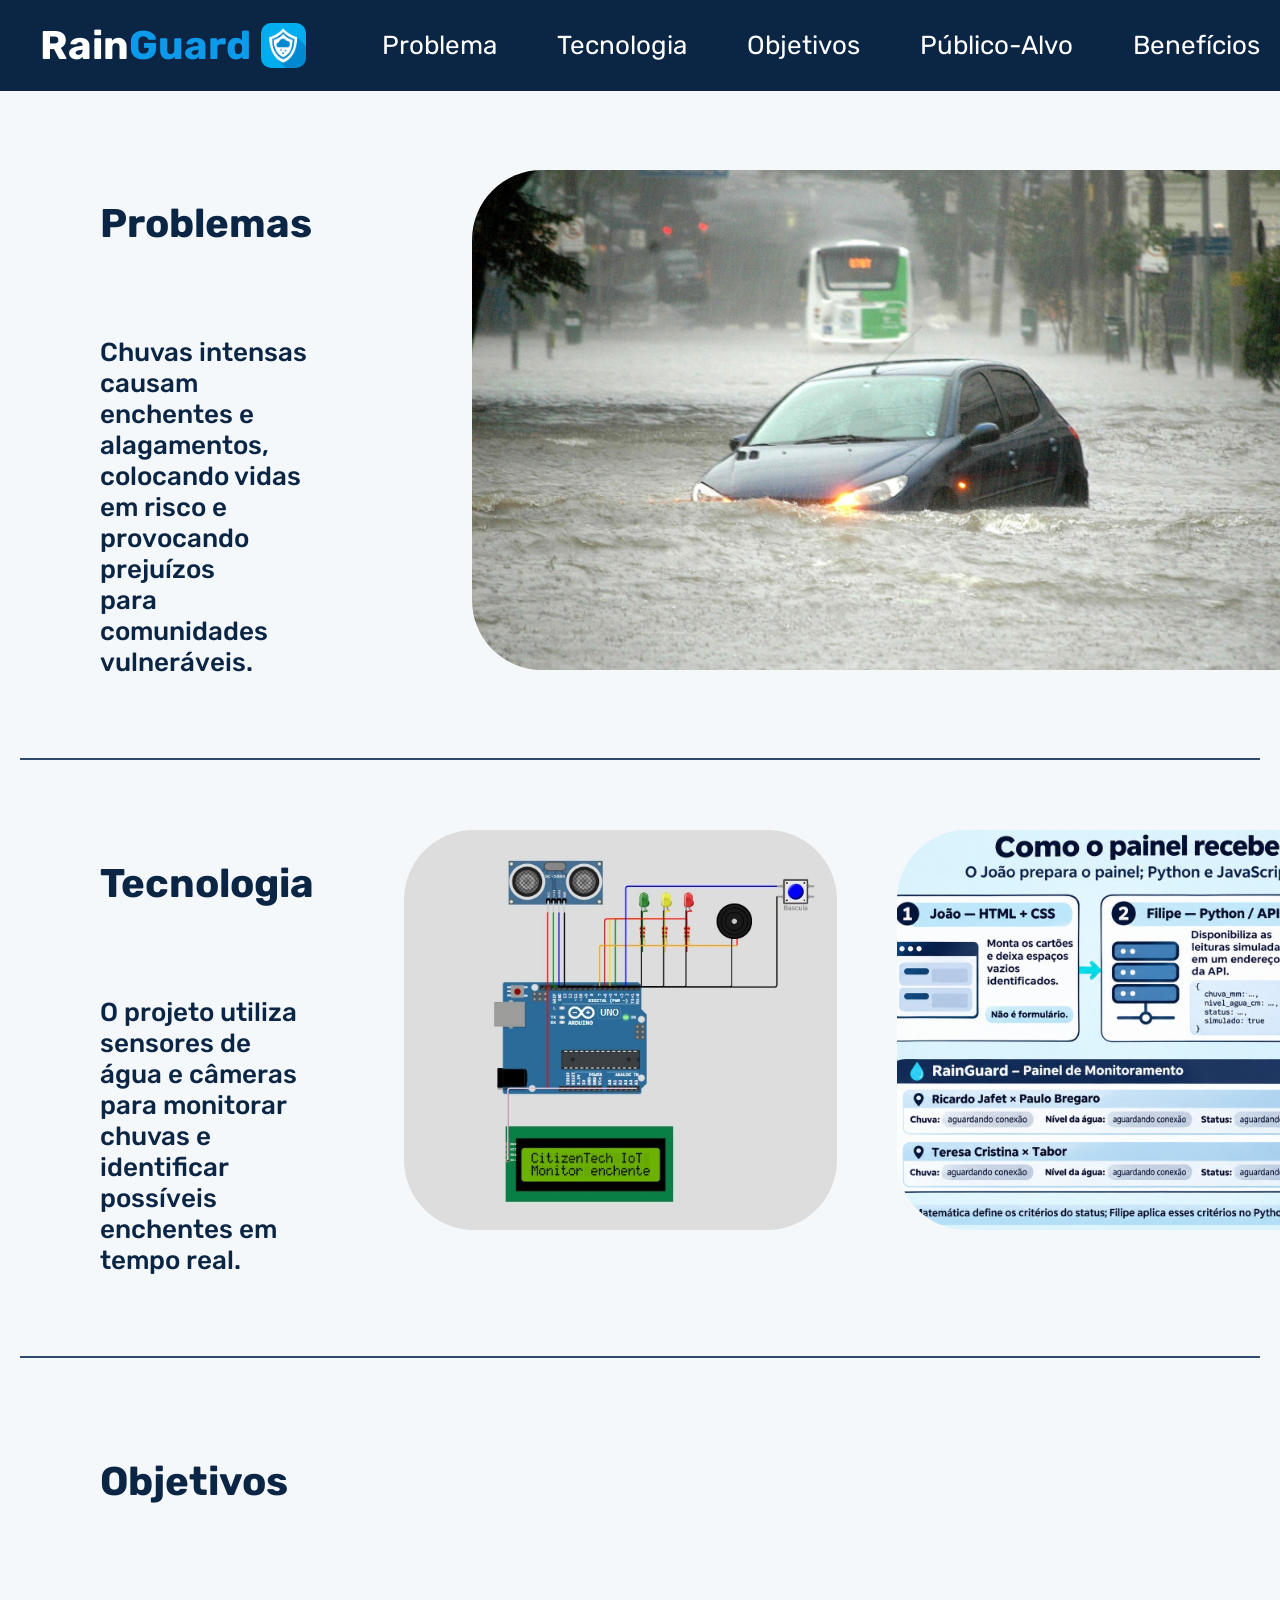
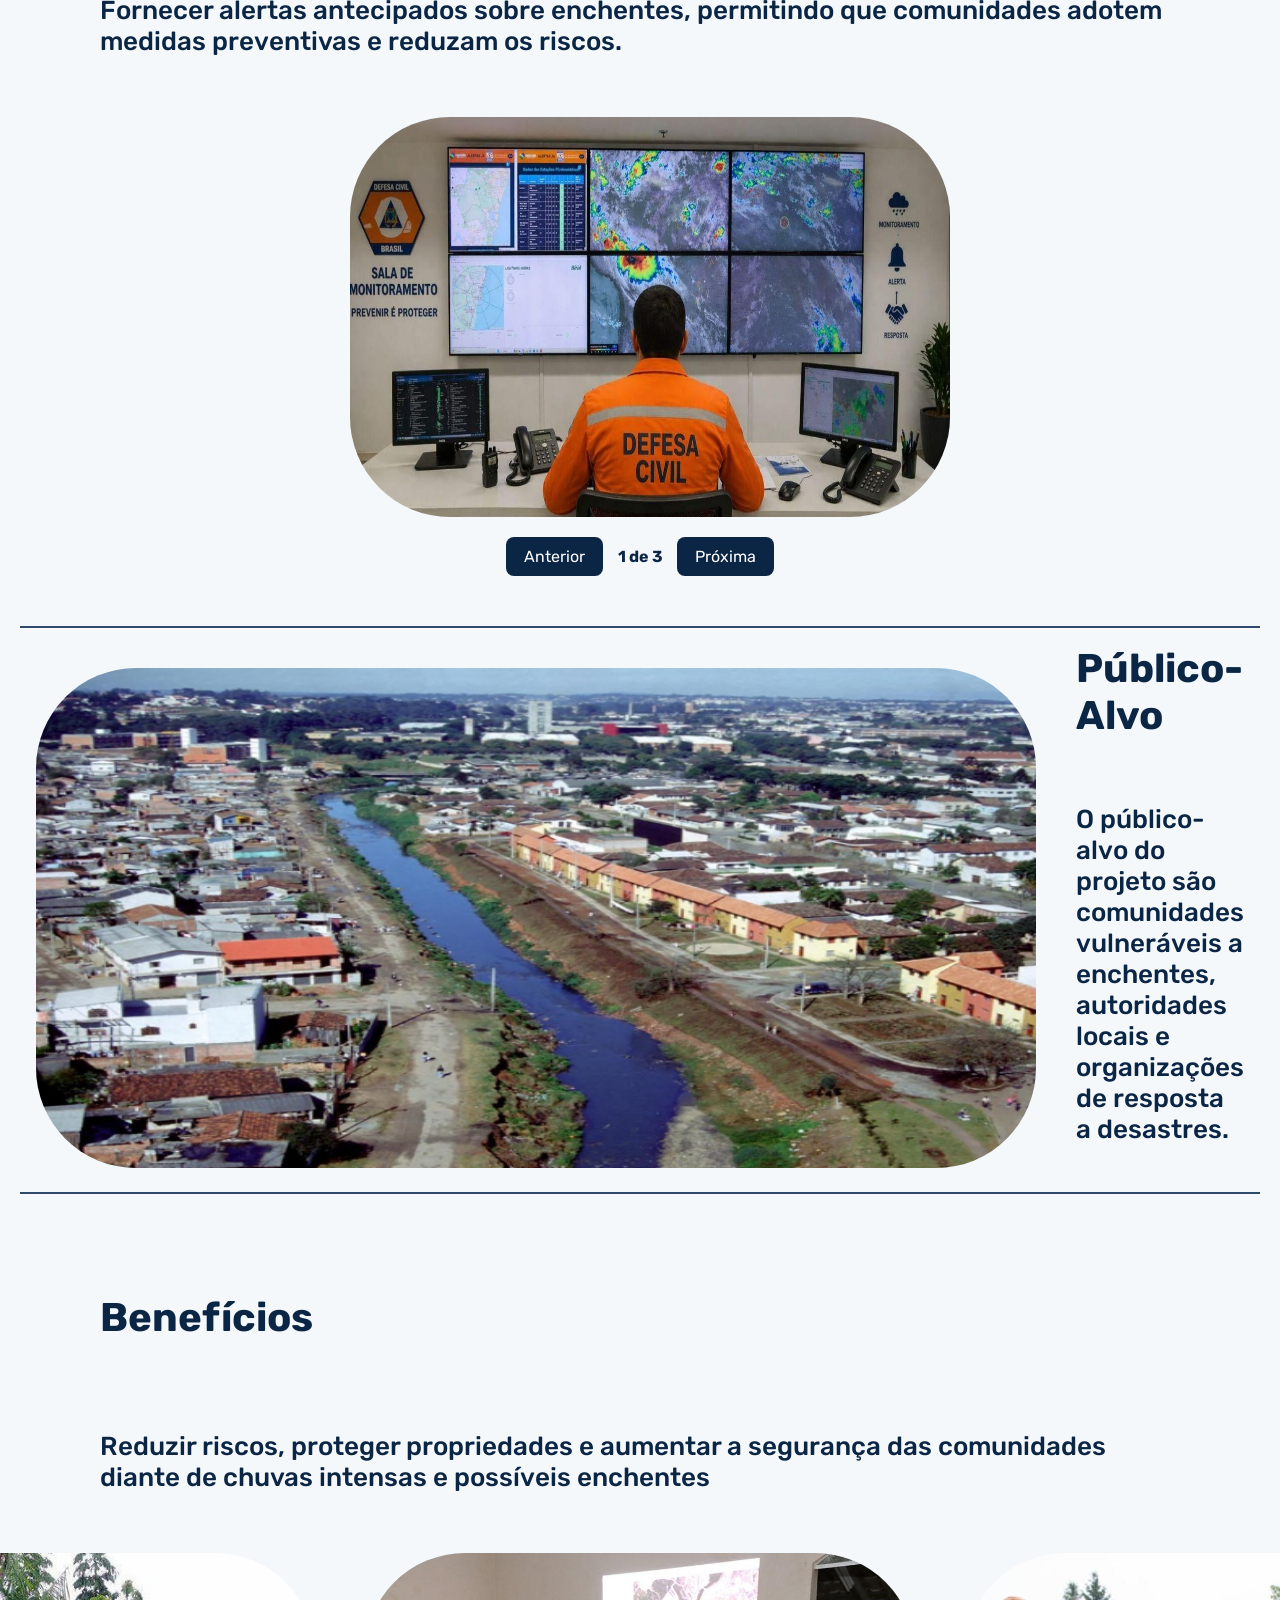
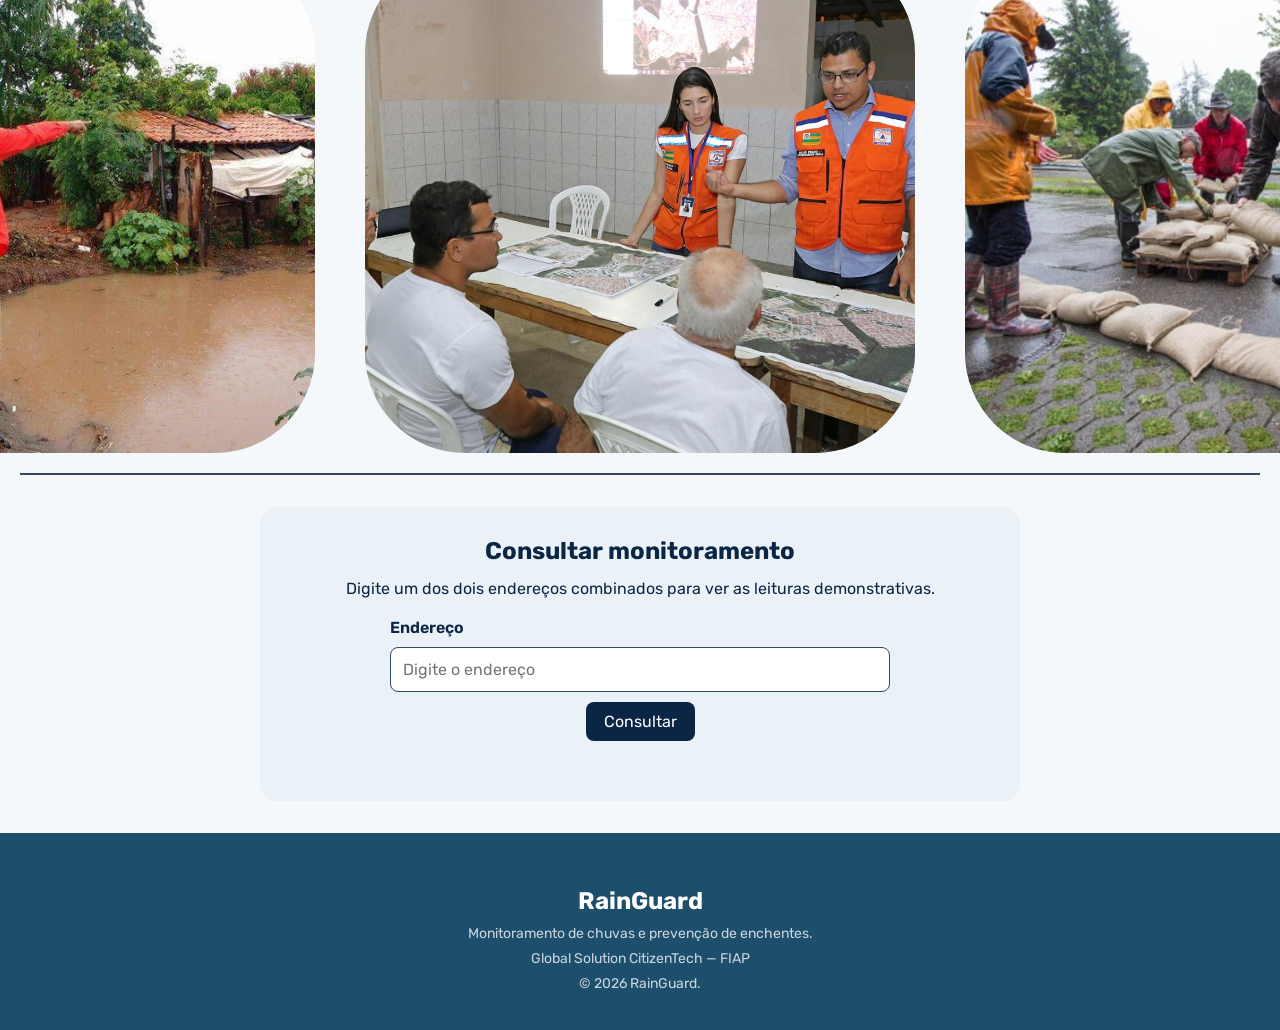
==== gs front end/index/index.html @ 6b45154f "Adiciona consulta demonstrativa de monitoramento" ====
<!DOCTYPE html>
<html lang="pt-br">
<head>
    <meta charset="UTF-8">
    <meta name="viewport" content="width=device-width, initial-scale=1.0">
    
    <link rel="preconnect" href="https://fonts.googleapis.com">

<link rel="preconnect" href="https://fonts.gstatic.com" crossorigin>

<link href="https://fonts.googleapis.com/css2?family=Inter:ital,opsz,wght@0,14..32,100..900;1,14..32,100..900&family=Rubik:ital,wght@0,300..900;1,300..900&display=swap" rel="stylesheet">

    <link rel="stylesheet" href="../css/style.css">

    <title>Projeto Tech Nova - RainGuard</title>
</head>
<body>

 <header>
    <div class="logo">
        Rain<span>Guard</span>
        <img src="../images/logo.jpg" alt="Logo do projeto RainGuard, representando a proteção contra enchentes e alagamentos.">
    </div>

    <nav class="links">
        <a href="#Problemas">Problema</a>
        <a href="#Tecnologia">Tecnologia</a>
        <a href="#Objetivos">Objetivos</a>
        <a href="#Publico-alvo">Público-Alvo</a>
        <a href="#Beneficios">Benefícios</a>
    </nav>
</header>

    <section id="Problemas" class="Problemas">
      <div>
        <h2>Problemas</h2>
        <p>Chuvas intensas causam enchentes e alagamentos, <br>colocando vidas em risco e provocando prejuízos <br>para comunidades vulneráveis.</p>
      </div>   
        <img src="../images/alagamento.jpg" alt="Rua de um bairro alagada após uma chuva intensa.">
    </section>
 <section id="Tecnologia" class="Tecnologia">
    <div>
        <h2>Tecnologia</h2>
        <p>O projeto utiliza sensores de água e câmeras para monitorar chuvas e identificar possíveis enchentes em tempo real.</p>
    </div>
    <img src="../images/arduino.jpeg" alt="Sensor de chuva conectado a um circuito eletrônico Arduino">
    <img src="../images/fotopainel.jpeg" alt="Sistema de monitoramento utilizado para acompanhar as condições da chuva e identificar possíveis riscos.">
 </section>

<section id="Objetivos" class="Objetivos">
        <div class="Objetivos-texto">
            <h2>Objetivos</h2>
            <p>Fornecer alertas antecipados sobre enchentes, permitindo que comunidades adotem medidas preventivas e reduzam os riscos.</p>
        </div>
    <div class="Objetivos-imagens">
        <img src="../images/foto1secao3.jpg" alt="Funcionario da Defesa civil monitorando as condições de chuva em um computador.">
        <img src="../images/foto2secao3.jpg" alt="Medidor utilizado para acompanhar o nível da água.">
        <img src="../images/foto3secao3.jpg" alt="Pessoa acompanhando as codições de chuva em um computador.">
    </div>
    <div class="controles-slideshow">
        <button id="imagem-anterior" type="button">Anterior</button>
        <span id="contador-imagem">1 de 3</span>
        <button id="imagem-proxima" type="button">Próxima</button>
    </div>   
</section>

<section id="Publico-alvo" class="Publico-alvo">
    <div class="Publico-alvo-imagem">
        <img src="../images/fotocomunidade.jpg" alt="Vista da comunidade vulnerável a enchentes, com casas próximas a um rio e áreas alagadas.">
    </div>

    <div class="Publico-alvo-texto">
        <h2>Público-Alvo</h2>
        <p>O público-alvo do projeto são comunidades vulneráveis a enchentes,
        <br>autoridades locais e organizações de resposta a desastres.</p>
    </div>
</section>

<section id="Beneficios" class="Beneficios">
    <div class="Beneficios-texto">
        <h2>Benefícios</h2>
        <p>Reduzir riscos, proteger propriedades e aumentar a segurança das comunidades diante de chuvas intensas e possíveis enchentes</p>
    </div>
    <div class="Beneficios-imagem">
        <img src="../images/dctrabalhando.jpg" alt="Equipe da Defesa Civil trabalhando para implementar medidas de prevenção de enchentes, como a construção de barreiras e sistemas de drenagem.">

        <img src="../images/foto2secao5.jpg" alt="Reunião para discutir estratégias de prevenção de enchentes, com a participação de autoridades locais e especialistas em gestão de desastres.">

        <img src="../images/foto3secao5.png" alt="Homens trabalhando para construir uma barreira de contenção de água, com o objetivo de proteger uma área vulnerável a enchentes.">
    </div>
</section>
<section id="consulta-monitoramento" class="Relato">
    <h2>Consultar monitoramento</h2>
    <p>Digite um dos dois endereços combinados para ver as leituras demonstrativas.</p>

    <form id="form-consulta" novalidate>
        <label for="endereco-consulta">Endereço</label>
        <input
            type="text"
            id="endereco-consulta"
            name="endereco"
            placeholder="Digite o endereço"
        >

        <button type="submit">Consultar</button>
        <p id="mensagem-formulario"></p>
    </form>

    <div id="resultado-consulta" hidden>
        <h3 id="endereco-resultado"></h3>
        <p>Chuva: <span id="chuva-consulta">--</span> mm/h</p>
        <p>Nível da água: <span id="nivel-consulta">--</span> cm</p>
        <p>Status: <span id="status-consulta">--</span></p>
        <p>Alerta: <span id="alerta-consulta">--</span></p>
    </div>
</section>
<footer>
    <h3>RainGuard</h3>
    <p>Monitoramento de chuvas e prevenção de enchentes.</p>
    <p>Global Solution CitizenTech — FIAP</p>
    <p>© 2026 RainGuard.</p>
</footer>
<script src="../js/script.js"></script>
</body>
</html>
---- gs front end/css/style.css ----
:root {
    --cor-fundo: #F4F8FB;
    --cor-cabecalho:#0B2545;
    --cor-rodape:#1D4E6B;
    --titulo: 40px;
    --texto: 26px;
    --altura-img:500px;
    --largura-img:900px;
    --fonte-texto: rubik, sans-serif;
    --cor-texto: #0B2545;
    --altura-img-media: 500px;
    --largura-img-media: 500px;
}

header {
    display: flex;
    justify-content: space-between;
    align-items: center;
    padding: 0 40px;
    background-color: var(--cor-cabecalho);
    position: fixed;
    top: 0;
    left: 0;
    width: 100%;
    z-index: 1000;

}

.logo {
    color: white;
    font-size: var(--titulo);
    font-family: var(--fonte-texto);
    display: flex;
    align-items: center;
    font-weight: bold;
}

.logo img {
    width: 45px;
    height: 45px;
    margin-left: 10px;
    border-radius: 10px;
}

.links {
    display: flex;
    justify-content: right;
    align-items: center;
    gap: 20px;
    padding: 30px;
    gap: 30px;
   
}


.links a {
    text-decoration: none;
    color: white;
    text-align: center;
    font-size: var(--texto);
    font-family: var(--fonte-texto);
    padding-right: 30px;
}

.links a:hover {
    color: white;
    transition: 0.3s;
    background-color: #1b8cce;
    border-radius: 10px;
    padding: 8px 14px;
}

body {
    background-color: var(--cor-fundo);
    margin: 0%;
    padding-top: 100px;
}

.Problemas h2 {
    font-size: var(--titulo);
    font-family: var(--fonte-texto);
    padding: 30px;
    margin:30px;
    color: var(--cor-texto);
}

.Problemas p {
    font-size: var(--texto);
    font-family: var(--fonte-texto);
    font-weight: 500;
    padding: 30px;
    margin:30px;
    color: var(--cor-texto);
}

.Problemas img {
    height: var(--altura-img);
    width: var(--largura-img);
    margin-left: 70px;
    padding:30px;
    border-radius:100px;
}

.Problemas {
    display: flex;
    padding: 20px;
    margin: 20px;
    border-bottom: 2px solid #2F4A6B;
    scroll-margin-top: 100px;

}

.Tecnologia h2 {
    font-size: var(--titulo);
    font-family: var(--fonte-texto);
    padding: 30px;
    margin:30px;
    color: var(--cor-texto);
}

.Tecnologia p {
    font-size: var(--texto);
    font-family: var(--fonte-texto);
    font-weight: 500;
    padding: 30px;
    margin:30px;
    color: var(--cor-texto);
}

.Tecnologia img {
    height: 400px;
    width: 600px;
    margin-left: auto;
    padding: 30px;
    border-radius: 100px;
    object-fit: cover;
    object-position: center;
}
.Tecnologia {
    display: flex;
    padding: 20px;
    margin: 20px;
    border-bottom: 2px solid #2F4A6B;
    scroll-margin-top: 100px;
}

.Objetivos h2 {
    font-size: var(--titulo);
    font-family: var(--fonte-texto);
    padding: 30px;
    margin:30px;
    color: var(--cor-texto);
}  

.Objetivos p {
    font-size: var(--texto);
    font-family: var(--fonte-texto);
    font-weight: 500;
    padding: 30px;
    margin:30px;
    color: var(--cor-texto);
}

.Objetivos img {
    height: 400px;
    width: 600px;
    border-radius:100px;
}

.Objetivos {
    display: flex;
    flex-direction: column;
    padding: 20px;
    margin: 20px;
    border-bottom: 2px solid #2F4A6B;
    scroll-margin-top: 100px;
    justify-content: center;
}

.Objetivos-imagens {
    display: flex;
    justify-content: center;
    gap: 40px;
    padding-left: 20px;
}

.Publico-alvo {
    display: flex;
    flex-direction: row;
    justify-content: center;
    align-items: center;
    gap: 40px;
    padding: 20px;
    margin: 20px;
    border-bottom: 2px solid #2F4A6B;
    scroll-margin-top: 100px;
}

.Publico-alvo h2 {
    font-size: var(--titulo);
    font-family: var(--fonte-texto);
    padding: 0;
    margin: 0 0 15px 0;
    color: var(--cor-texto);
    position: relative;
    top: -50px;
}

.Publico-alvo p {
    font-size: var(--texto);
    font-family: var(--fonte-texto);
    font-weight: 500;
    padding: 0;
    margin: 0;
    color: var(--cor-texto);
}

.Publico-alvo img {
    height: var(--altura-img-media);
    width: 1000px;
    border-radius:100px;
    padding-left: 0px;
}

.Beneficios {
    display: flex;
    flex-direction: column;
    align-items: center;
    padding: 20px;
    margin: 20px;
    border-bottom: 2px solid #2F4A6B;
    scroll-margin-top: 100px;
}

.Beneficios h2 {
    font-size: var(--titulo);
    font-family: var(--fonte-texto);
    padding: 30px;
    margin: 30px;
    color: var(--cor-texto);
}

.Beneficios p {
    font-size: var(--texto);
    font-family: var(--fonte-texto);
    font-weight: 500;
    padding: 30px;
    margin: 30px;
    color: var(--cor-texto);
}

.Beneficios img {
    height: var(--altura-img-media);
    width: 550px;
    border-radius: 100px;
    object-fit: cover;
    object-position: center;
}

.Beneficios-imagem {
    display: flex;
    justify-content: center;
    gap: 50px;
}

html {
    scroll-behavior: smooth;
}

footer {
    background-color: var(--cor-rodape);
    color: #FFFFFF;
    text-align: center;
    padding: 30px;
    font-family: var(--fonte-texto);
}

footer h3 {
    font-size: 24px;
    margin-bottom: 10px;
}

footer p {
    font-size: 14px;
    color: #CBD5E1;
    margin: 8px 0;
}

span {
    color: #0e9aeb;
}

.controles-slideshow {
    display: flex;
    justify-content: center;
    align-items: center;
    gap: 12px;
    margin: 20px auto 30px;
}

.controles-slideshow button {
    background-color: var(--cor-cabecalho);
    color: #FFFFFF;
    border: 0;
    border-radius: 8px;
    padding: 10px 18px;
    font-family: var(--fonte-texto);
    font-size: 16px;
    cursor: pointer;
}

.controles-slideshow button:hover {
    background-color: #1b8cce;
}

#contador-imagem {
    color: var(--cor-texto);
    font-family: var(--fonte-texto);
    font-weight: bold;
    min-width: 50px;
    text-align: center;
}

.Relato {
    display: flex;
    flex-direction: column;
    align-items: center;
    gap: 14px;
    max-width: 700px;
    margin: 32px auto;
    padding: 30px;
    background-color: #EAF2F8;
    border-radius: 16px;
    color: var(--cor-texto);
    font-family: var(--fonte-texto);
}

.Relato h2,
.Relato p {
    margin: 0;
    text-align: center;
}

.Relato form {
    display: flex;
    flex-direction: column;
    gap: 10px;
    width: 100%;
    max-width: 500px;
}

.Relato label {
    margin-top: 6px;
    font-weight: 600;
}

.Relato input,
.Relato textarea {
    width: 100%;
    box-sizing: border-box;
    padding: 12px;
    border: 1px solid #2F4A6B;
    border-radius: 8px;
    font-family: var(--fonte-texto);
    font-size: 16px;
}

.Relato textarea {
    resize: vertical;
}

.Relato button {
    align-self: center;
    background-color: var(--cor-cabecalho);
    color: #FFFFFF;
    border: 0;
    border-radius: 8px;
    padding: 10px 18px;
    font-family: var(--fonte-texto);
    font-size: 16px;
    cursor: pointer;
}

.Relato button:hover {
    background-color: #1b8cce;
}

#mensagem-formulario {
    min-height: 20px;
    font-weight: bold;
}
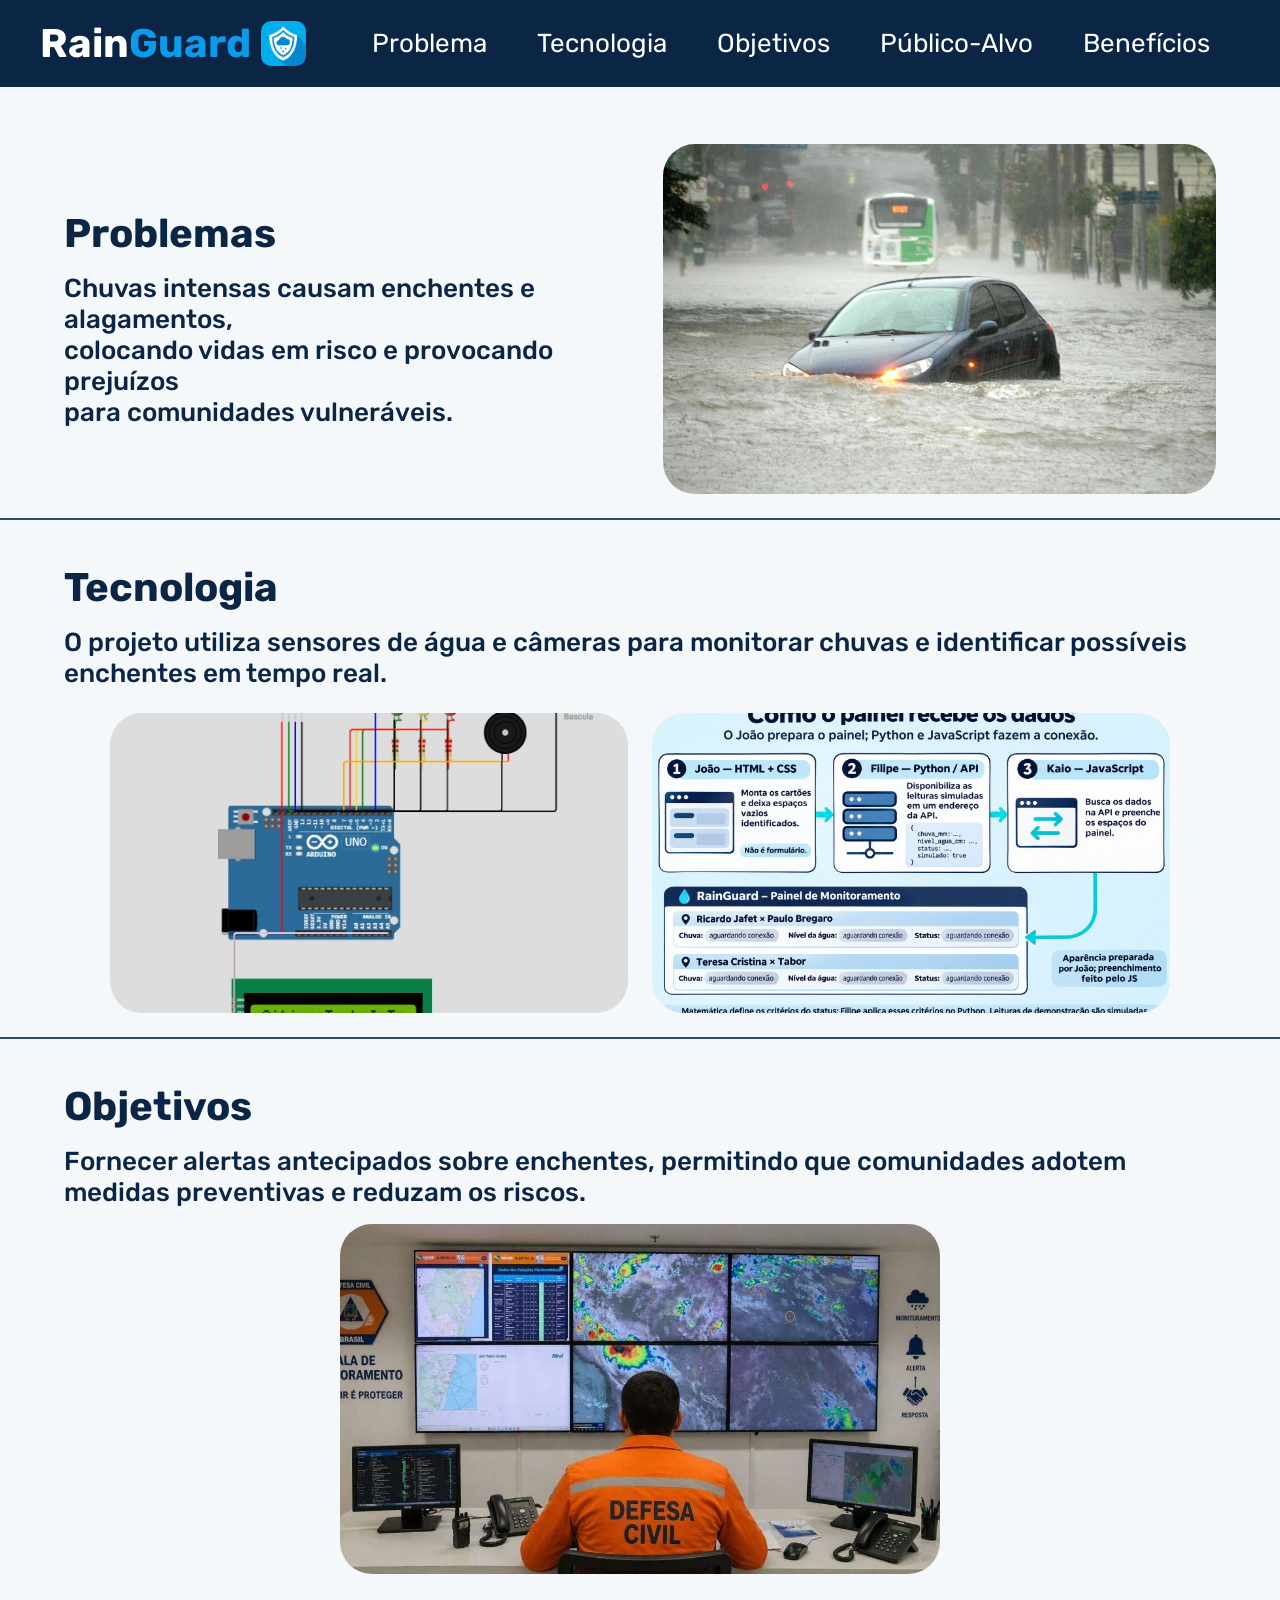
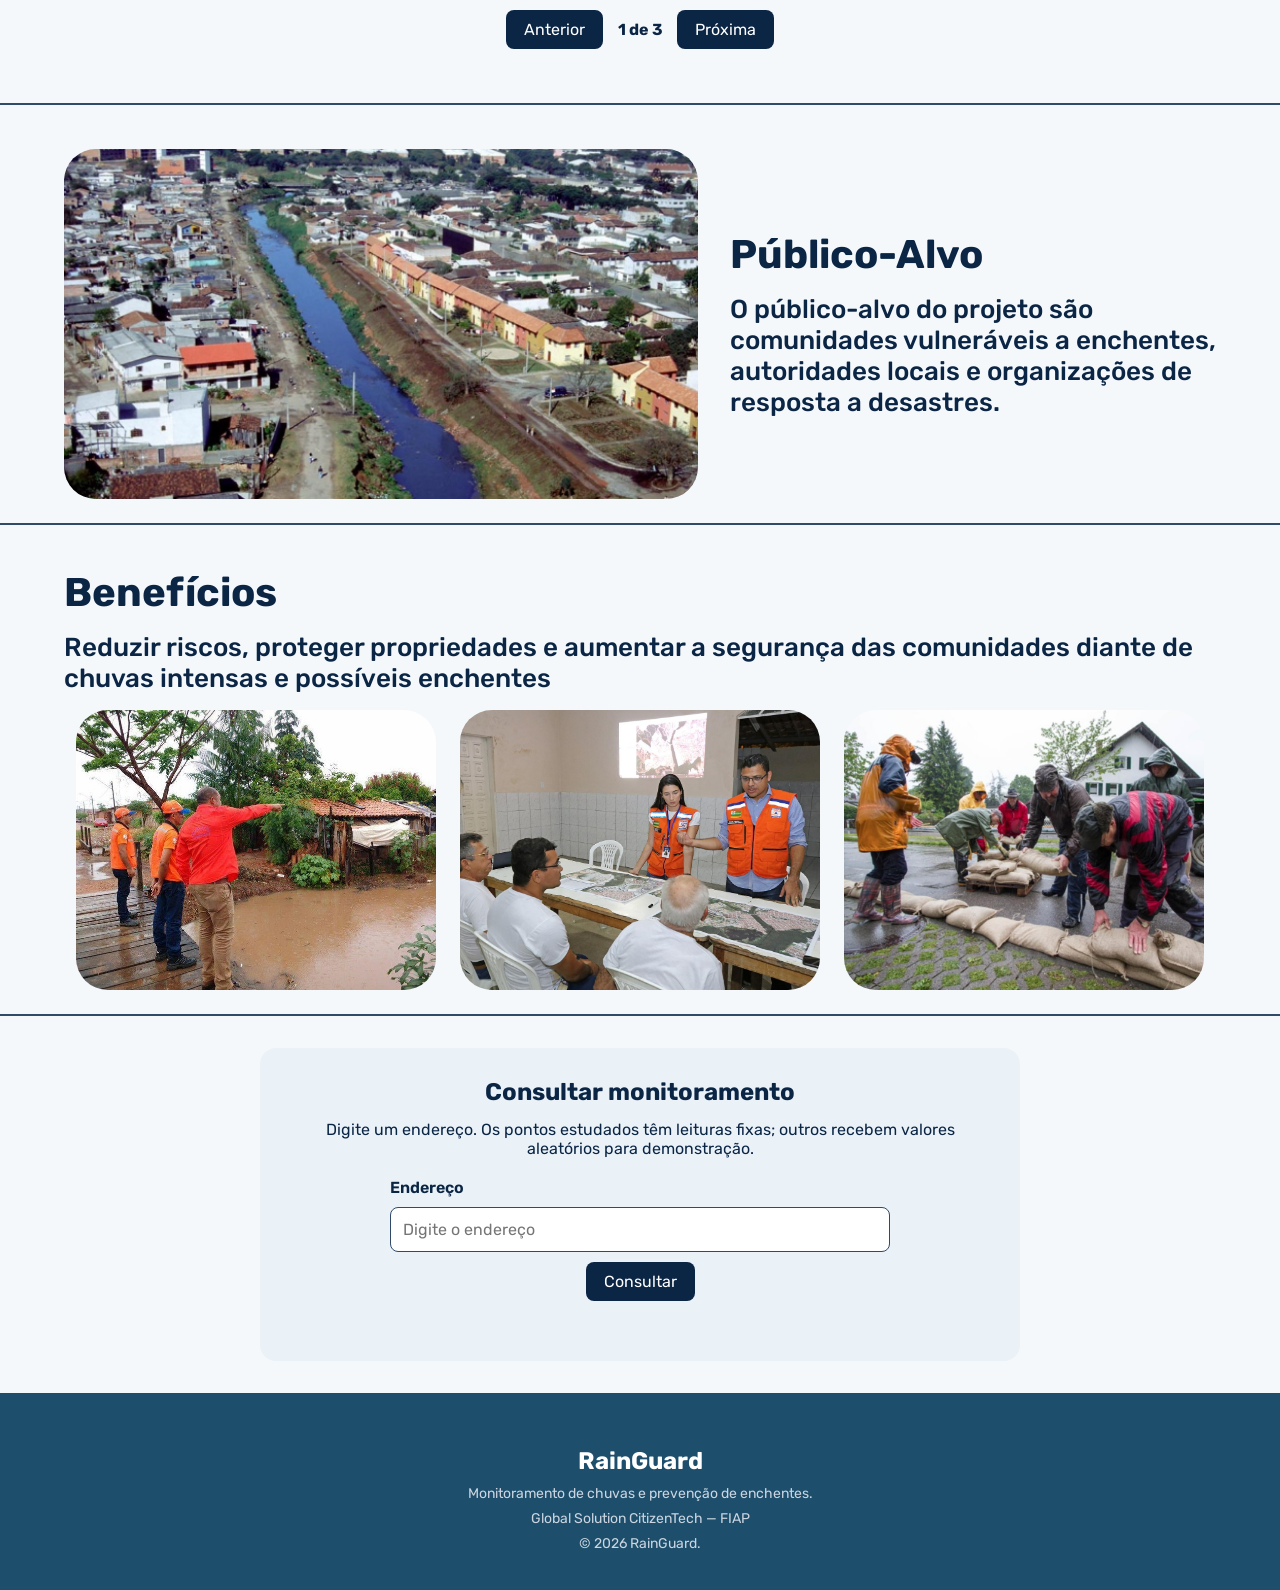
==== commit 18342b0e: "Ajusta layout responsivo da página" ====
--- a/gs front end/index/index.html
+++ b/gs front end/index/index.html
@@ -91,7 +91,7 @@
 </section>
 <section id="consulta-monitoramento" class="Relato">
     <h2>Consultar monitoramento</h2>
-    <p>Digite um dos dois endereços combinados para ver as leituras demonstrativas.</p>
+    <p>Digite um endereço. Os pontos estudados têm leituras fixas; outros recebem valores aleatórios para demonstração.</p>
 
     <form id="form-consulta" novalidate>
         <label for="endereco-consulta">Endereço</label>
--- a/gs front end/css/style.css
+++ b/gs front end/css/style.css
@@ -17,6 +17,7 @@
     justify-content: space-between;
     align-items: center;
     padding: 0 40px;
+    box-sizing: border-box;
     background-color: var(--cor-cabecalho);
     position: fixed;
     top: 0;
@@ -44,12 +45,10 @@
 
 .links {
     display: flex;
-    justify-content: right;
-    align-items: center;
-    gap: 20px;
-    padding: 30px;
+    justify-content: center;
+    align-items: center;
     gap: 30px;
-   
+    padding: 20px;
 }
 
 
@@ -59,7 +58,7 @@
     text-align: center;
     font-size: var(--texto);
     font-family: var(--fonte-texto);
-    padding-right: 30px;
+    padding: 8px 10px;
 }
 
 .links a:hover {
@@ -67,7 +66,6 @@
     transition: 0.3s;
     background-color: #1b8cce;
     border-radius: 10px;
-    padding: 8px 14px;
 }
 
 body {
@@ -76,137 +74,49 @@
     padding-top: 100px;
 }
 
-.Problemas h2 {
-    font-size: var(--titulo);
-    font-family: var(--fonte-texto);
-    padding: 30px;
-    margin:30px;
-    color: var(--cor-texto);
-}
-
-.Problemas p {
-    font-size: var(--texto);
-    font-family: var(--fonte-texto);
-    font-weight: 500;
-    padding: 30px;
-    margin:30px;
-    color: var(--cor-texto);
-}
-
-.Problemas img {
-    height: var(--altura-img);
-    width: var(--largura-img);
-    margin-left: 70px;
-    padding:30px;
-    border-radius:100px;
-}
-
-.Problemas {
-    display: flex;
-    padding: 20px;
-    margin: 20px;
+.Problemas,
+.Tecnologia,
+.Objetivos,
+.Publico-alvo,
+.Beneficios {
+    width: 100%;
+    max-width: 1400px;
+    box-sizing: border-box;
+    margin: 20px auto;
+    padding: 24px 5%;
     border-bottom: 2px solid #2F4A6B;
     scroll-margin-top: 100px;
-
-}
-
-.Tecnologia h2 {
+}
+
+.Problemas,
+.Tecnologia {
+    display: flex;
+    align-items: center;
+    gap: 24px;
+}
+
+.Problemas > div {
+    flex: 1;
+    min-width: 0;
+}
+
+.Problemas h2,
+.Tecnologia h2,
+.Objetivos h2,
+.Publico-alvo h2,
+.Beneficios h2 {
     font-size: var(--titulo);
     font-family: var(--fonte-texto);
-    padding: 30px;
-    margin:30px;
+    padding: 0;
+    margin: 0 0 16px;
     color: var(--cor-texto);
 }
 
-.Tecnologia p {
-    font-size: var(--texto);
-    font-family: var(--fonte-texto);
-    font-weight: 500;
-    padding: 30px;
-    margin:30px;
-    color: var(--cor-texto);
-}
-
-.Tecnologia img {
-    height: 400px;
-    width: 600px;
-    margin-left: auto;
-    padding: 30px;
-    border-radius: 100px;
-    object-fit: cover;
-    object-position: center;
-}
-.Tecnologia {
-    display: flex;
-    padding: 20px;
-    margin: 20px;
-    border-bottom: 2px solid #2F4A6B;
-    scroll-margin-top: 100px;
-}
-
-.Objetivos h2 {
-    font-size: var(--titulo);
-    font-family: var(--fonte-texto);
-    padding: 30px;
-    margin:30px;
-    color: var(--cor-texto);
-}  
-
-.Objetivos p {
-    font-size: var(--texto);
-    font-family: var(--fonte-texto);
-    font-weight: 500;
-    padding: 30px;
-    margin:30px;
-    color: var(--cor-texto);
-}
-
-.Objetivos img {
-    height: 400px;
-    width: 600px;
-    border-radius:100px;
-}
-
-.Objetivos {
-    display: flex;
-    flex-direction: column;
-    padding: 20px;
-    margin: 20px;
-    border-bottom: 2px solid #2F4A6B;
-    scroll-margin-top: 100px;
-    justify-content: center;
-}
-
-.Objetivos-imagens {
-    display: flex;
-    justify-content: center;
-    gap: 40px;
-    padding-left: 20px;
-}
-
-.Publico-alvo {
-    display: flex;
-    flex-direction: row;
-    justify-content: center;
-    align-items: center;
-    gap: 40px;
-    padding: 20px;
-    margin: 20px;
-    border-bottom: 2px solid #2F4A6B;
-    scroll-margin-top: 100px;
-}
-
-.Publico-alvo h2 {
-    font-size: var(--titulo);
-    font-family: var(--fonte-texto);
-    padding: 0;
-    margin: 0 0 15px 0;
-    color: var(--cor-texto);
-    position: relative;
-    top: -50px;
-}
-
-.Publico-alvo p {
+.Problemas p,
+.Tecnologia p,
+.Objetivos p,
+.Publico-alvo p,
+.Beneficios p {
     font-size: var(--texto);
     font-family: var(--fonte-texto);
     font-weight: 500;
@@ -215,52 +125,110 @@
     color: var(--cor-texto);
 }
 
-.Publico-alvo img {
-    height: var(--altura-img-media);
-    width: 1000px;
-    border-radius:100px;
-    padding-left: 0px;
-}
-
-.Beneficios {
-    display: flex;
-    flex-direction: column;
-    align-items: center;
-    padding: 20px;
-    margin: 20px;
-    border-bottom: 2px solid #2F4A6B;
-    scroll-margin-top: 100px;
-}
-
-.Beneficios h2 {
-    font-size: var(--titulo);
-    font-family: var(--fonte-texto);
-    padding: 30px;
-    margin: 30px;
-    color: var(--cor-texto);
-}
-
-.Beneficios p {
-    font-size: var(--texto);
-    font-family: var(--fonte-texto);
-    font-weight: 500;
-    padding: 30px;
-    margin: 30px;
-    color: var(--cor-texto);
-}
-
-.Beneficios img {
-    height: var(--altura-img-media);
-    width: 550px;
-    border-radius: 100px;
+.Problemas img {
+    width: 48%;
+    max-width: 600px;
+    height: 350px;
+    margin: 0;
+    padding: 0;
+    border-radius: 32px;
+    object-fit: cover;
+}
+
+.Tecnologia {
+    flex-wrap: wrap;
+    justify-content: center;
+}
+
+.Tecnologia > div {
+    width: 100%;
+}
+
+.Tecnologia img {
+    width: 45%;
+    max-width: 560px;
+    height: 300px;
+    margin: 0;
+    padding: 0;
+    border-radius: 32px;
     object-fit: cover;
     object-position: center;
 }
 
+.Objetivos {
+    display: flex;
+    flex-direction: column;
+    justify-content: center;
+    gap: 16px;
+}
+
+.Objetivos-imagens {
+    display: flex;
+    justify-content: center;
+    flex-wrap: wrap;
+    gap: 20px;
+    padding: 0;
+}
+
+.Objetivos img {
+    width: 100%;
+    max-width: 600px;
+    height: 350px;
+    border-radius: 32px;
+    object-fit: cover;
+    object-position: center;
+}
+
+.Publico-alvo {
+    display: flex;
+    align-items: center;
+    gap: 32px;
+}
+
+.Publico-alvo-imagem {
+    width: 55%;
+}
+
+.Publico-alvo-texto {
+    flex: 1;
+    min-width: 0;
+}
+
+.Publico-alvo img {
+    display: block;
+    width: 100%;
+    height: 350px;
+    border-radius: 32px;
+    object-fit: cover;
+    object-position: center;
+}
+
+.Beneficios {
+    display: flex;
+    flex-direction: column;
+    align-items: center;
+    gap: 16px;
+}
+
+.Beneficios-texto {
+    width: 100%;
+}
+
 .Beneficios-imagem {
     display: flex;
-    justify-content: center;
-    gap: 50px;
+    flex-wrap: wrap;
+    justify-content: center;
+    gap: 24px;
+    width: 100%;
+}
+
+.Beneficios img {
+    width: 100%;
+    max-width: 360px;
+    height: 280px;
+    border-radius: 32px;
+    object-fit: cover;
+    object-position: center;
 }
 
 html {
@@ -388,4 +356,91 @@
 #mensagem-formulario {
     min-height: 20px;
     font-weight: bold;
-}+}
+
+@media (max-width: 1024px) {
+    body {
+        margin: 0;
+        padding-top: 0;
+    }
+
+    header {
+        position: static;
+        width: auto;
+        flex-direction: column;
+        gap: 12px;
+        padding: 16px;
+    }
+
+    .links {
+        flex-wrap: wrap;
+        justify-content: center;
+        gap: 10px;
+        padding: 10px;
+    }
+
+    .links a {
+        font-size: 16px;
+    }
+
+    .Problemas,
+    .Tecnologia,
+    .Publico-alvo {
+        flex-direction: column;
+        align-items: center;
+    }
+
+    .Problemas,
+    .Tecnologia,
+    .Objetivos,
+    .Publico-alvo,
+    .Beneficios {
+        width: 100%;
+        margin: 16px auto;
+        padding: 20px 16px;
+        scroll-margin-top: 20px;
+    }
+
+    .Problemas > div,
+    .Tecnologia > div,
+    .Publico-alvo-imagem,
+    .Publico-alvo-texto,
+    .Beneficios-texto {
+        width: 100%;
+    }
+
+    .Publico-alvo {
+        flex-direction: column-reverse;
+    }
+
+    .Problemas img,
+    .Tecnologia img,
+    .Objetivos img,
+    .Publico-alvo img,
+    .Beneficios img {
+        width: 100%;
+        max-width: 600px;
+        height: auto;
+        margin: 0;
+        padding: 0;
+    }
+
+    .Objetivos-imagens,
+    .Beneficios-imagem {
+        flex-wrap: wrap;
+        gap: 20px;
+        padding: 0;
+    }
+
+    .Relato {
+        width: 100%;
+        max-width: 100%;
+        box-sizing: border-box;
+        margin: 20px auto;
+        padding: 24px;
+    }
+
+    .Relato form {
+        width: 100%;
+    }
+}
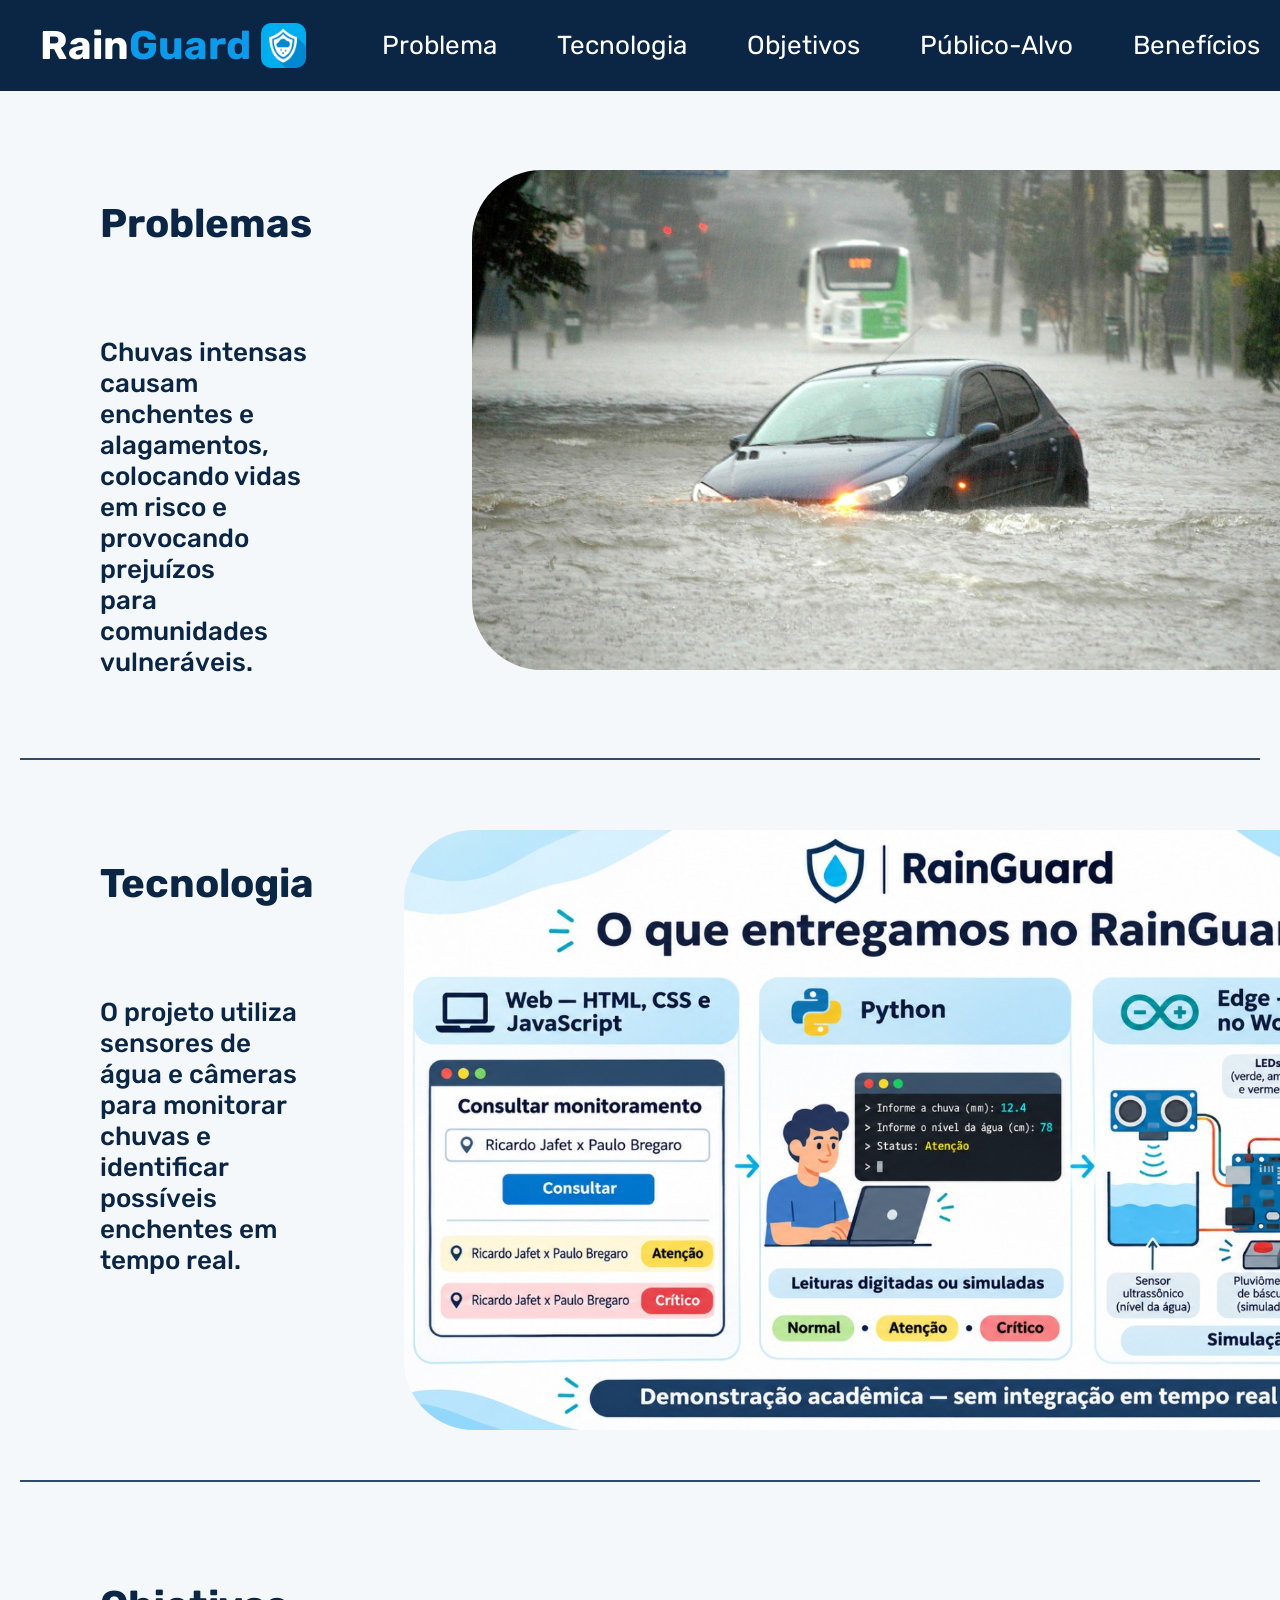
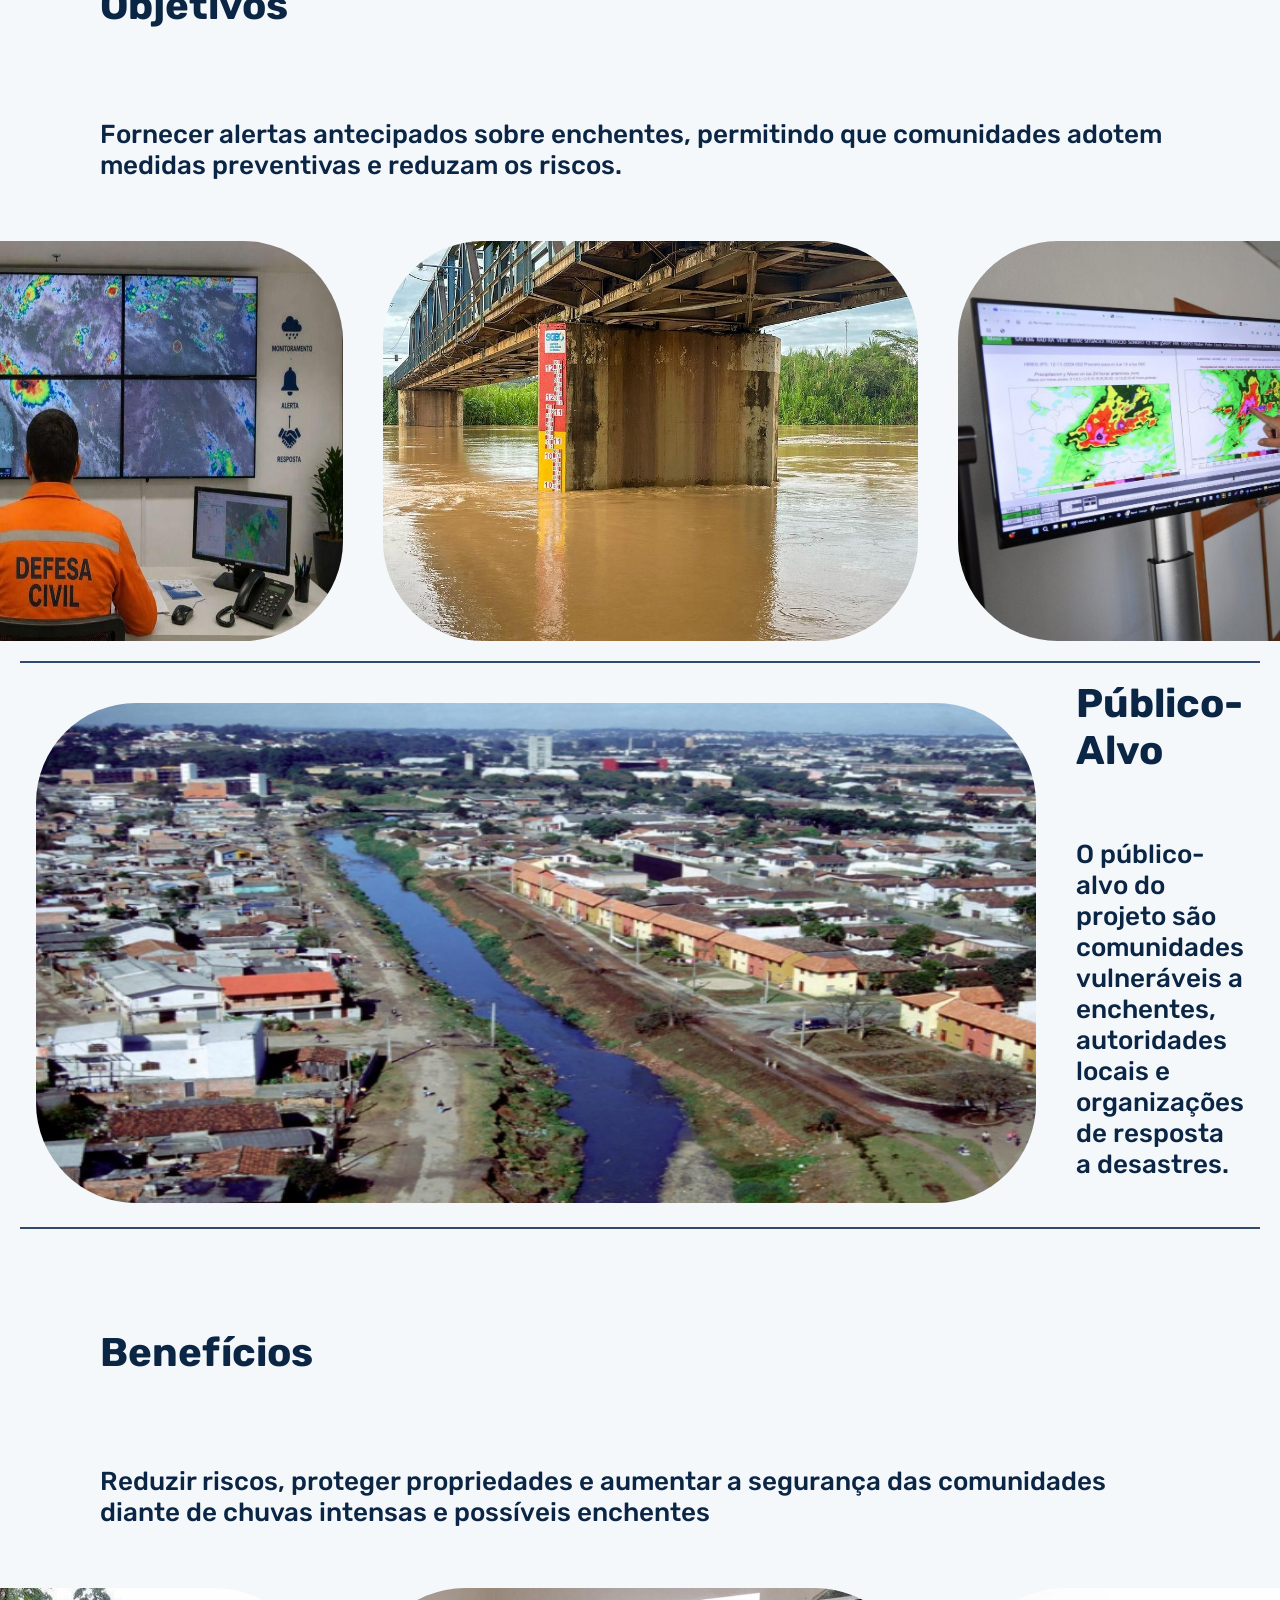
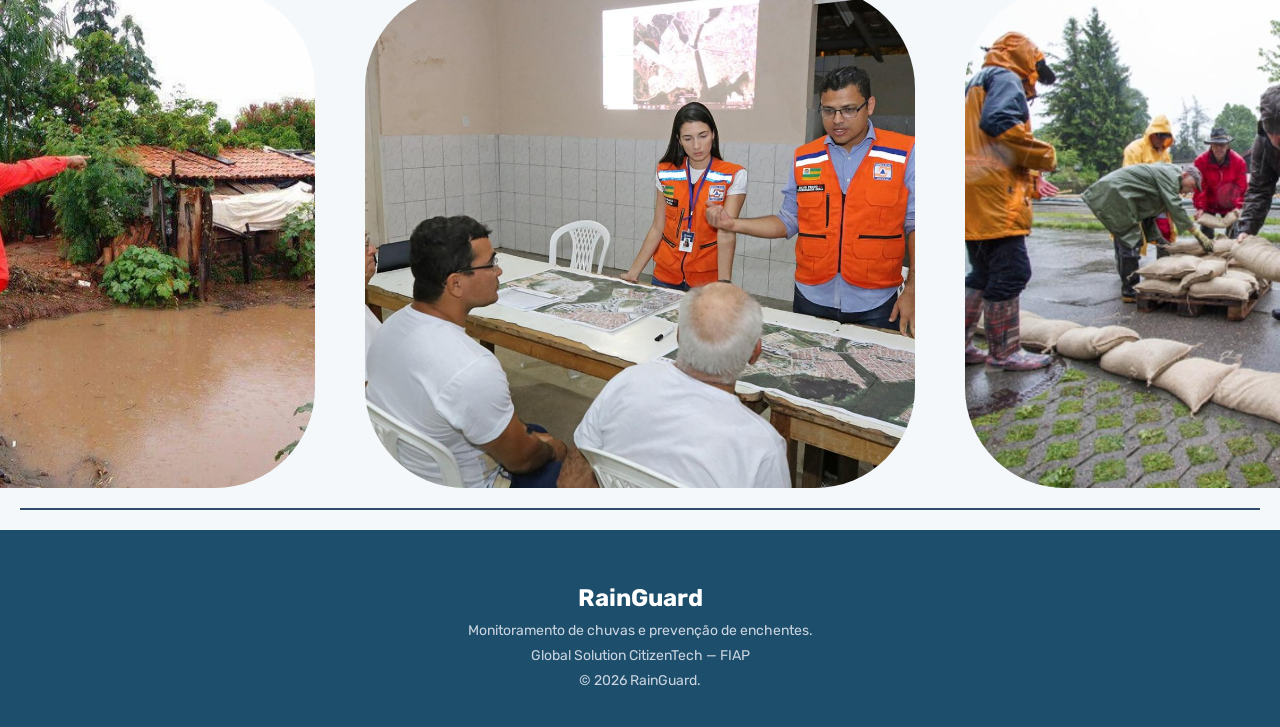
==== commit a937c172: "troca de fotos" ====
--- a/gs front end/index/index.html
+++ b/gs front end/index/index.html
@@ -43,8 +43,8 @@
         <h2>Tecnologia</h2>
         <p>O projeto utiliza sensores de água e câmeras para monitorar chuvas e identificar possíveis enchentes em tempo real.</p>
     </div>
-    <img src="../images/arduino.jpeg" alt="Sensor de chuva conectado a um circuito eletrônico Arduino">
-    <img src="../images/fotopainel.jpeg" alt="Sistema de monitoramento utilizado para acompanhar as condições da chuva e identificar possíveis riscos.">
+   
+    <img src="../images/rainguard.jpeg" alt="Sistema de monitoramento utilizado para acompanhar as condições da chuva e identificar possíveis riscos.">
  </section>
 
 <section id="Objetivos" class="Objetivos">
@@ -57,11 +57,7 @@
         <img src="../images/foto2secao3.jpg" alt="Medidor utilizado para acompanhar o nível da água.">
         <img src="../images/foto3secao3.jpg" alt="Pessoa acompanhando as codições de chuva em um computador.">
     </div>
-    <div class="controles-slideshow">
-        <button id="imagem-anterior" type="button">Anterior</button>
-        <span id="contador-imagem">1 de 3</span>
-        <button id="imagem-proxima" type="button">Próxima</button>
-    </div>   
+    
 </section>
 
 <section id="Publico-alvo" class="Publico-alvo">
@@ -89,37 +85,11 @@
         <img src="../images/foto3secao5.png" alt="Homens trabalhando para construir uma barreira de contenção de água, com o objetivo de proteger uma área vulnerável a enchentes.">
     </div>
 </section>
-<section id="consulta-monitoramento" class="Relato">
-    <h2>Consultar monitoramento</h2>
-    <p>Digite um endereço. Os pontos estudados têm leituras fixas; outros recebem valores aleatórios para demonstração.</p>
-
-    <form id="form-consulta" novalidate>
-        <label for="endereco-consulta">Endereço</label>
-        <input
-            type="text"
-            id="endereco-consulta"
-            name="endereco"
-            placeholder="Digite o endereço"
-        >
-
-        <button type="submit">Consultar</button>
-        <p id="mensagem-formulario"></p>
-    </form>
-
-    <div id="resultado-consulta" hidden>
-        <h3 id="endereco-resultado"></h3>
-        <p>Chuva: <span id="chuva-consulta">--</span> mm/h</p>
-        <p>Nível da água: <span id="nivel-consulta">--</span> cm</p>
-        <p>Status: <span id="status-consulta">--</span></p>
-        <p>Alerta: <span id="alerta-consulta">--</span></p>
-    </div>
-</section>
 <footer>
     <h3>RainGuard</h3>
     <p>Monitoramento de chuvas e prevenção de enchentes.</p>
     <p>Global Solution CitizenTech — FIAP</p>
     <p>© 2026 RainGuard.</p>
 </footer>
-<script src="../js/script.js"></script>
 </body>
 </html>
--- a/gs front end/css/style.css
+++ b/gs front end/css/style.css
@@ -17,7 +17,6 @@
     justify-content: space-between;
     align-items: center;
     padding: 0 40px;
-    box-sizing: border-box;
     background-color: var(--cor-cabecalho);
     position: fixed;
     top: 0;
@@ -45,10 +44,12 @@
 
 .links {
     display: flex;
-    justify-content: center;
-    align-items: center;
+    justify-content: right;
+    align-items: center;
+    gap: 20px;
+    padding: 30px;
     gap: 30px;
-    padding: 20px;
+   
 }
 
 
@@ -58,7 +59,7 @@
     text-align: center;
     font-size: var(--texto);
     font-family: var(--fonte-texto);
-    padding: 8px 10px;
+    padding-right: 30px;
 }
 
 .links a:hover {
@@ -66,6 +67,7 @@
     transition: 0.3s;
     background-color: #1b8cce;
     border-radius: 10px;
+    padding: 8px 14px;
 }
 
 body {
@@ -74,49 +76,137 @@
     padding-top: 100px;
 }
 
-.Problemas,
-.Tecnologia,
-.Objetivos,
-.Publico-alvo,
-.Beneficios {
-    width: 100%;
-    max-width: 1400px;
-    box-sizing: border-box;
-    margin: 20px auto;
-    padding: 24px 5%;
-    border-bottom: 2px solid #2F4A6B;
-    scroll-margin-top: 100px;
-}
-
-.Problemas,
+.Problemas h2 {
+    font-size: var(--titulo);
+    font-family: var(--fonte-texto);
+    padding: 30px;
+    margin:30px;
+    color: var(--cor-texto);
+}
+
+.Problemas p {
+    font-size: var(--texto);
+    font-family: var(--fonte-texto);
+    font-weight: 500;
+    padding: 30px;
+    margin:30px;
+    color: var(--cor-texto);
+}
+
+.Problemas img {
+    height: var(--altura-img);
+    width: var(--largura-img);
+    margin-left: 70px;
+    padding:30px;
+    border-radius:100px;
+}
+
+.Problemas {
+    display: flex;
+    padding: 20px;
+    margin: 20px;
+    border-bottom: 2px solid #2F4A6B;
+    scroll-margin-top: 100px;
+
+}
+
+.Tecnologia h2 {
+    font-size: var(--titulo);
+    font-family: var(--fonte-texto);
+    padding: 30px;
+    margin:30px;
+    color: var(--cor-texto);
+}
+
+.Tecnologia p {
+    font-size: var(--texto);
+    font-family: var(--fonte-texto);
+    font-weight: 500;
+    padding: 30px;
+    margin:30px;
+    color: var(--cor-texto);
+}
+
+.Tecnologia img {
+    height: 600px;
+    width: 1200px;
+    margin-left: auto;
+    padding: 30px;
+    border-radius: 100px;
+    object-fit: cover;
+    object-position: center;
+}
 .Tecnologia {
     display: flex;
-    align-items: center;
-    gap: 24px;
-}
-
-.Problemas > div {
-    flex: 1;
-    min-width: 0;
-}
-
-.Problemas h2,
-.Tecnologia h2,
-.Objetivos h2,
-.Publico-alvo h2,
-.Beneficios h2 {
+    padding: 20px;
+    margin: 20px;
+    border-bottom: 2px solid #2F4A6B;
+    scroll-margin-top: 100px;
+}
+
+.Objetivos h2 {
+    font-size: var(--titulo);
+    font-family: var(--fonte-texto);
+    padding: 30px;
+    margin:30px;
+    color: var(--cor-texto);
+}  
+
+.Objetivos p {
+    font-size: var(--texto);
+    font-family: var(--fonte-texto);
+    font-weight: 500;
+    padding: 30px;
+    margin:30px;
+    color: var(--cor-texto);
+}
+
+.Objetivos img {
+    height: 400px;
+    width: 600px;
+    border-radius:100px;
+}
+
+.Objetivos {
+    display: flex;
+    flex-direction: column;
+    padding: 20px;
+    margin: 20px;
+    border-bottom: 2px solid #2F4A6B;
+    scroll-margin-top: 100px;
+    justify-content: center;
+}
+
+.Objetivos-imagens {
+    display: flex;
+    justify-content: center;
+    gap: 40px;
+    padding-left: 20px;
+}
+
+.Publico-alvo {
+    display: flex;
+    flex-direction: row;
+    justify-content: center;
+    align-items: center;
+    gap: 40px;
+    padding: 20px;
+    margin: 20px;
+    border-bottom: 2px solid #2F4A6B;
+    scroll-margin-top: 100px;
+}
+
+.Publico-alvo h2 {
     font-size: var(--titulo);
     font-family: var(--fonte-texto);
     padding: 0;
-    margin: 0 0 16px;
-    color: var(--cor-texto);
-}
-
-.Problemas p,
-.Tecnologia p,
-.Objetivos p,
-.Publico-alvo p,
-.Beneficios p {
+    margin: 0 0 15px 0;
+    color: var(--cor-texto);
+    position: relative;
+    top: -50px;
+}
+
+.Publico-alvo p {
     font-size: var(--texto);
     font-family: var(--fonte-texto);
     font-weight: 500;
@@ -125,110 +215,52 @@
     color: var(--cor-texto);
 }
 
-.Problemas img {
-    width: 48%;
-    max-width: 600px;
-    height: 350px;
-    margin: 0;
-    padding: 0;
-    border-radius: 32px;
-    object-fit: cover;
-}
-
-.Tecnologia {
-    flex-wrap: wrap;
-    justify-content: center;
-}
-
-.Tecnologia > div {
-    width: 100%;
-}
-
-.Tecnologia img {
-    width: 45%;
-    max-width: 560px;
-    height: 300px;
-    margin: 0;
-    padding: 0;
-    border-radius: 32px;
+.Publico-alvo img {
+    height: var(--altura-img-media);
+    width: 1000px;
+    border-radius:100px;
+    padding-left: 0px;
+}
+
+.Beneficios {
+    display: flex;
+    flex-direction: column;
+    align-items: center;
+    padding: 20px;
+    margin: 20px;
+    border-bottom: 2px solid #2F4A6B;
+    scroll-margin-top: 100px;
+}
+
+.Beneficios h2 {
+    font-size: var(--titulo);
+    font-family: var(--fonte-texto);
+    padding: 30px;
+    margin: 30px;
+    color: var(--cor-texto);
+}
+
+.Beneficios p {
+    font-size: var(--texto);
+    font-family: var(--fonte-texto);
+    font-weight: 500;
+    padding: 30px;
+    margin: 30px;
+    color: var(--cor-texto);
+}
+
+.Beneficios img {
+    height: var(--altura-img-media);
+    width: 550px;
+    border-radius: 100px;
     object-fit: cover;
     object-position: center;
 }
 
-.Objetivos {
-    display: flex;
-    flex-direction: column;
-    justify-content: center;
-    gap: 16px;
-}
-
-.Objetivos-imagens {
-    display: flex;
-    justify-content: center;
-    flex-wrap: wrap;
-    gap: 20px;
-    padding: 0;
-}
-
-.Objetivos img {
-    width: 100%;
-    max-width: 600px;
-    height: 350px;
-    border-radius: 32px;
-    object-fit: cover;
-    object-position: center;
-}
-
-.Publico-alvo {
-    display: flex;
-    align-items: center;
-    gap: 32px;
-}
-
-.Publico-alvo-imagem {
-    width: 55%;
-}
-
-.Publico-alvo-texto {
-    flex: 1;
-    min-width: 0;
-}
-
-.Publico-alvo img {
-    display: block;
-    width: 100%;
-    height: 350px;
-    border-radius: 32px;
-    object-fit: cover;
-    object-position: center;
-}
-
-.Beneficios {
-    display: flex;
-    flex-direction: column;
-    align-items: center;
-    gap: 16px;
-}
-
-.Beneficios-texto {
-    width: 100%;
-}
-
 .Beneficios-imagem {
     display: flex;
-    flex-wrap: wrap;
-    justify-content: center;
-    gap: 24px;
-    width: 100%;
-}
-
-.Beneficios img {
-    width: 100%;
-    max-width: 360px;
-    height: 280px;
-    border-radius: 32px;
-    object-fit: cover;
-    object-position: center;
+    justify-content: center;
+    gap: 50px;
 }
 
 html {
@@ -256,191 +288,4 @@
 
 span {
     color: #0e9aeb;
-}
-
-.controles-slideshow {
-    display: flex;
-    justify-content: center;
-    align-items: center;
-    gap: 12px;
-    margin: 20px auto 30px;
-}
-
-.controles-slideshow button {
-    background-color: var(--cor-cabecalho);
-    color: #FFFFFF;
-    border: 0;
-    border-radius: 8px;
-    padding: 10px 18px;
-    font-family: var(--fonte-texto);
-    font-size: 16px;
-    cursor: pointer;
-}
-
-.controles-slideshow button:hover {
-    background-color: #1b8cce;
-}
-
-#contador-imagem {
-    color: var(--cor-texto);
-    font-family: var(--fonte-texto);
-    font-weight: bold;
-    min-width: 50px;
-    text-align: center;
-}
-
-.Relato {
-    display: flex;
-    flex-direction: column;
-    align-items: center;
-    gap: 14px;
-    max-width: 700px;
-    margin: 32px auto;
-    padding: 30px;
-    background-color: #EAF2F8;
-    border-radius: 16px;
-    color: var(--cor-texto);
-    font-family: var(--fonte-texto);
-}
-
-.Relato h2,
-.Relato p {
-    margin: 0;
-    text-align: center;
-}
-
-.Relato form {
-    display: flex;
-    flex-direction: column;
-    gap: 10px;
-    width: 100%;
-    max-width: 500px;
-}
-
-.Relato label {
-    margin-top: 6px;
-    font-weight: 600;
-}
-
-.Relato input,
-.Relato textarea {
-    width: 100%;
-    box-sizing: border-box;
-    padding: 12px;
-    border: 1px solid #2F4A6B;
-    border-radius: 8px;
-    font-family: var(--fonte-texto);
-    font-size: 16px;
-}
-
-.Relato textarea {
-    resize: vertical;
-}
-
-.Relato button {
-    align-self: center;
-    background-color: var(--cor-cabecalho);
-    color: #FFFFFF;
-    border: 0;
-    border-radius: 8px;
-    padding: 10px 18px;
-    font-family: var(--fonte-texto);
-    font-size: 16px;
-    cursor: pointer;
-}
-
-.Relato button:hover {
-    background-color: #1b8cce;
-}
-
-#mensagem-formulario {
-    min-height: 20px;
-    font-weight: bold;
-}
-
-@media (max-width: 1024px) {
-    body {
-        margin: 0;
-        padding-top: 0;
-    }
-
-    header {
-        position: static;
-        width: auto;
-        flex-direction: column;
-        gap: 12px;
-        padding: 16px;
-    }
-
-    .links {
-        flex-wrap: wrap;
-        justify-content: center;
-        gap: 10px;
-        padding: 10px;
-    }
-
-    .links a {
-        font-size: 16px;
-    }
-
-    .Problemas,
-    .Tecnologia,
-    .Publico-alvo {
-        flex-direction: column;
-        align-items: center;
-    }
-
-    .Problemas,
-    .Tecnologia,
-    .Objetivos,
-    .Publico-alvo,
-    .Beneficios {
-        width: 100%;
-        margin: 16px auto;
-        padding: 20px 16px;
-        scroll-margin-top: 20px;
-    }
-
-    .Problemas > div,
-    .Tecnologia > div,
-    .Publico-alvo-imagem,
-    .Publico-alvo-texto,
-    .Beneficios-texto {
-        width: 100%;
-    }
-
-    .Publico-alvo {
-        flex-direction: column-reverse;
-    }
-
-    .Problemas img,
-    .Tecnologia img,
-    .Objetivos img,
-    .Publico-alvo img,
-    .Beneficios img {
-        width: 100%;
-        max-width: 600px;
-        height: auto;
-        margin: 0;
-        padding: 0;
-    }
-
-    .Objetivos-imagens,
-    .Beneficios-imagem {
-        flex-wrap: wrap;
-        gap: 20px;
-        padding: 0;
-    }
-
-    .Relato {
-        width: 100%;
-        max-width: 100%;
-        box-sizing: border-box;
-        margin: 20px auto;
-        padding: 24px;
-    }
-
-    .Relato form {
-        width: 100%;
-    }
-}
+}
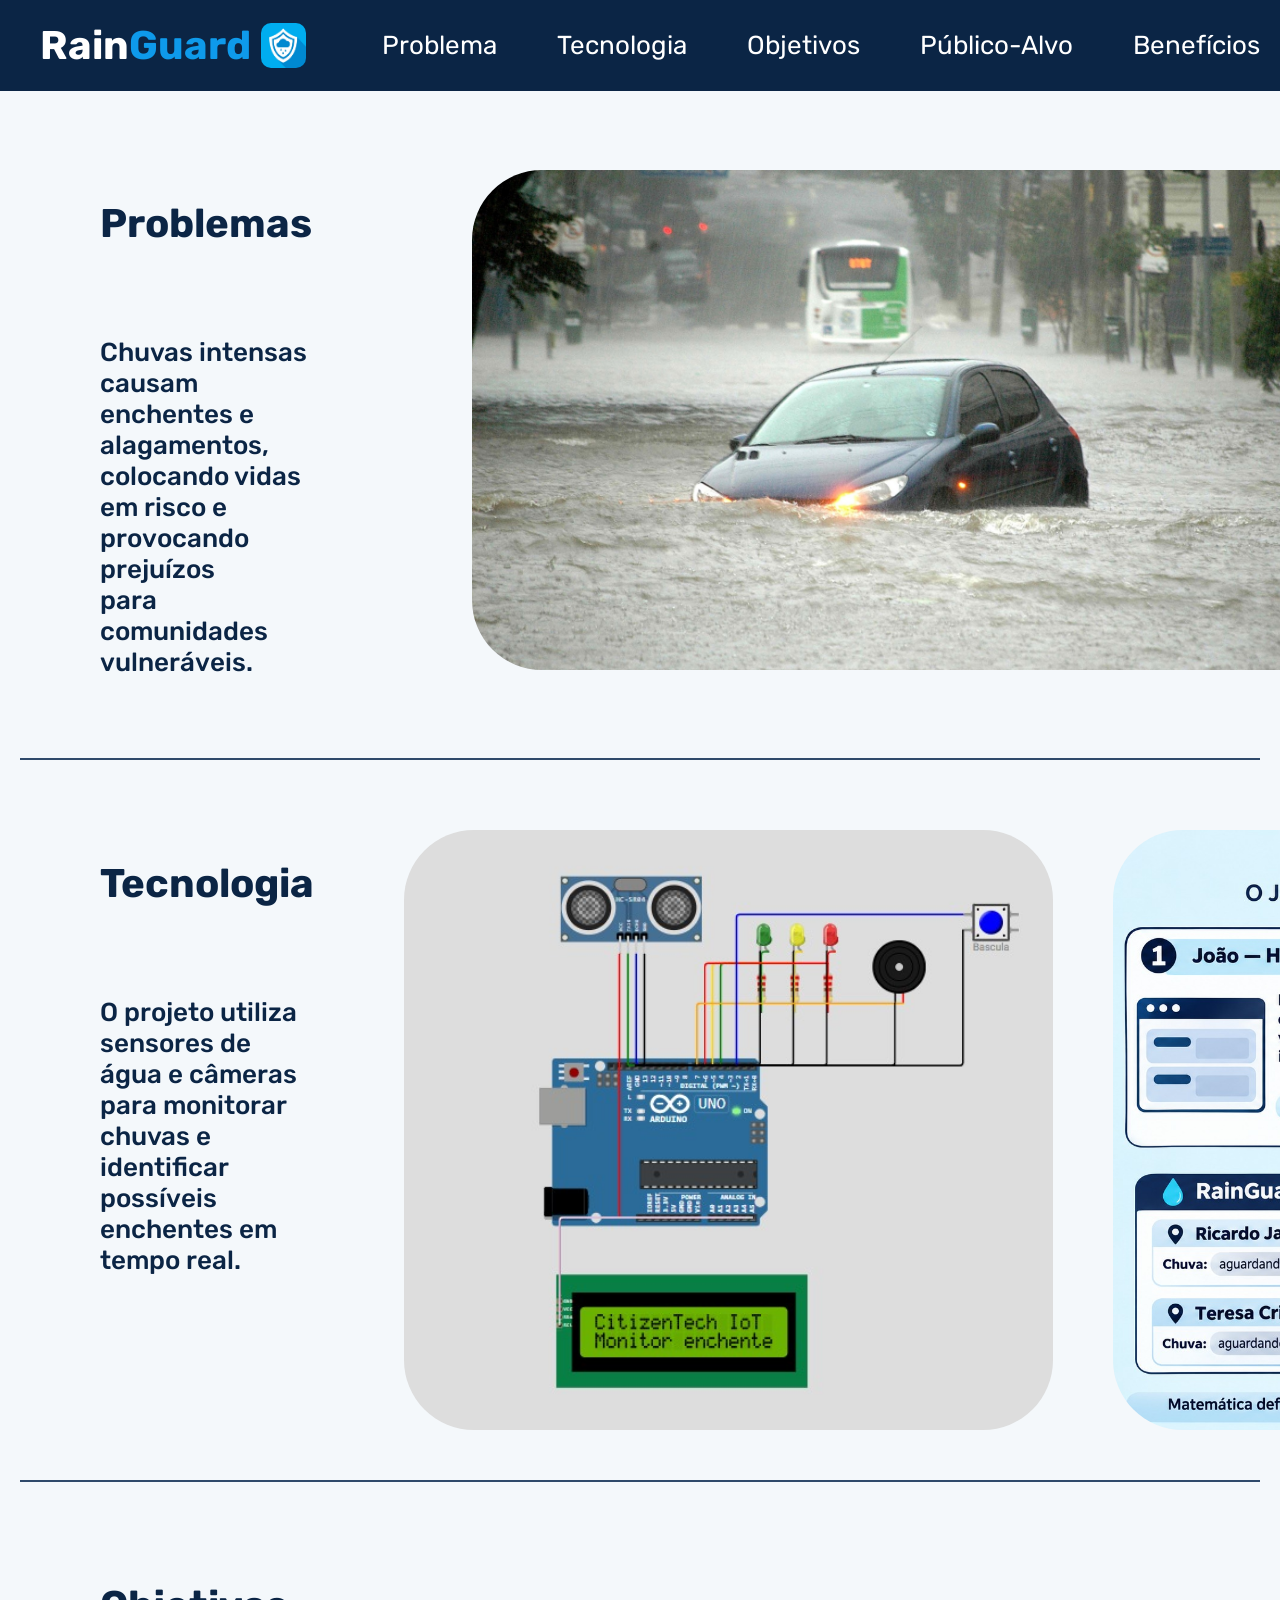
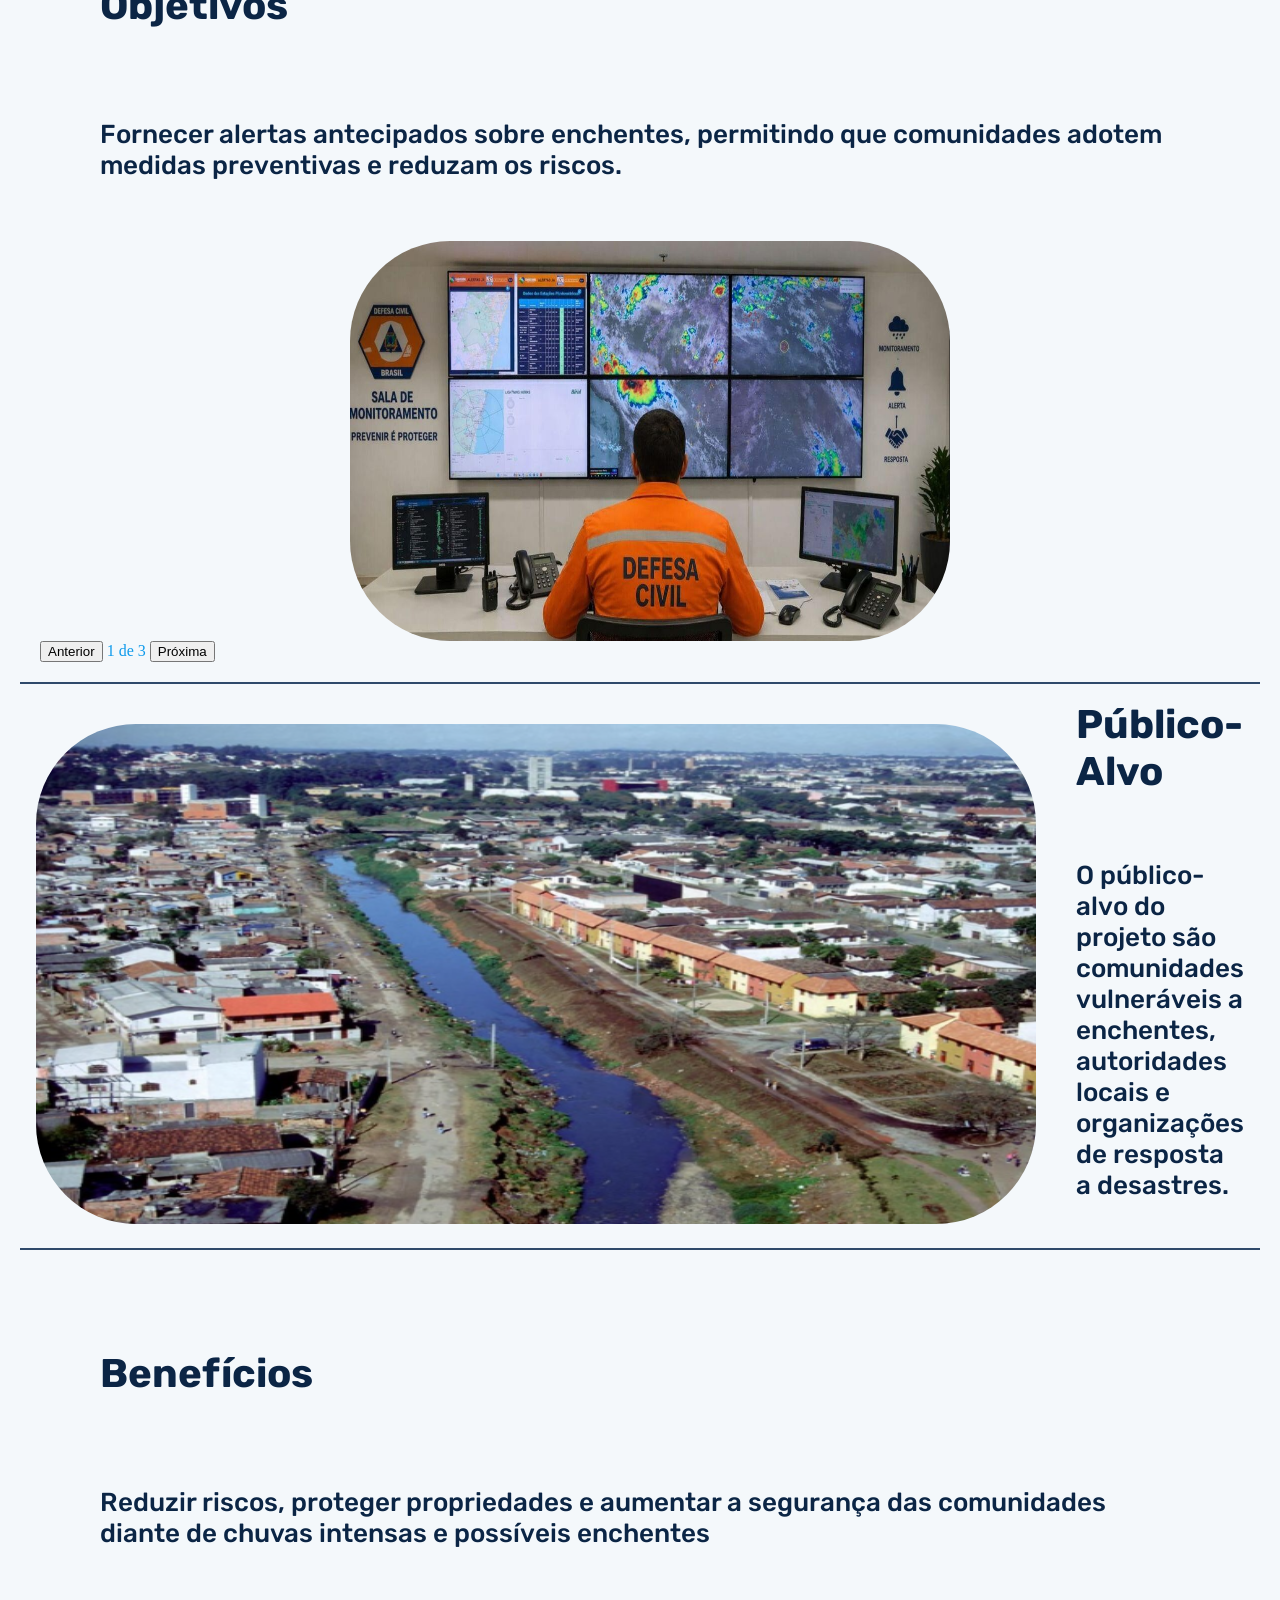
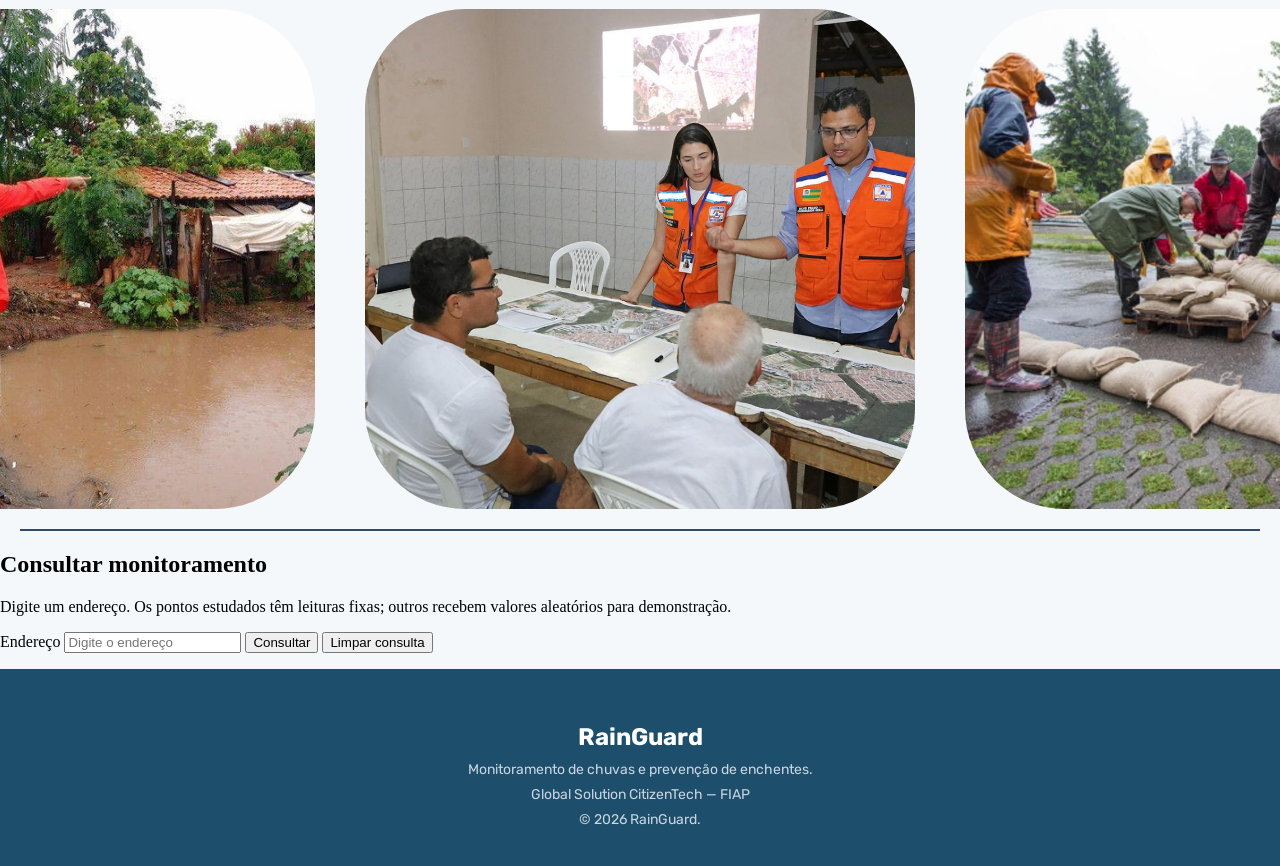
==== commit aa61d636: "Adiciona botão para limpar consulta" ====
--- a/gs front end/index/index.html
+++ b/gs front end/index/index.html
@@ -43,8 +43,8 @@
         <h2>Tecnologia</h2>
         <p>O projeto utiliza sensores de água e câmeras para monitorar chuvas e identificar possíveis enchentes em tempo real.</p>
     </div>
-   
-    <img src="../images/rainguard.jpeg" alt="Sistema de monitoramento utilizado para acompanhar as condições da chuva e identificar possíveis riscos.">
+    <img src="../images/arduino.jpeg" alt="Sensor de chuva conectado a um circuito eletrônico Arduino">
+    <img src="../images/fotopainel.jpeg" alt="Sistema de monitoramento utilizado para acompanhar as condições da chuva e identificar possíveis riscos.">
  </section>
 
 <section id="Objetivos" class="Objetivos">
@@ -57,7 +57,11 @@
         <img src="../images/foto2secao3.jpg" alt="Medidor utilizado para acompanhar o nível da água.">
         <img src="../images/foto3secao3.jpg" alt="Pessoa acompanhando as codições de chuva em um computador.">
     </div>
-    
+    <div class="controles-slideshow">
+        <button id="imagem-anterior" type="button">Anterior</button>
+        <span id="contador-imagem">1 de 3</span>
+        <button id="imagem-proxima" type="button">Próxima</button>
+    </div>   
 </section>
 
 <section id="Publico-alvo" class="Publico-alvo">
@@ -85,11 +89,38 @@
         <img src="../images/foto3secao5.png" alt="Homens trabalhando para construir uma barreira de contenção de água, com o objetivo de proteger uma área vulnerável a enchentes.">
     </div>
 </section>
+<section id="consulta-monitoramento" class="Relato">
+    <h2>Consultar monitoramento</h2>
+    <p>Digite um endereço. Os pontos estudados têm leituras fixas; outros recebem valores aleatórios para demonstração.</p>
+
+    <form id="form-consulta" novalidate>
+        <label for="endereco-consulta">Endereço</label>
+        <input
+            type="text"
+            id="endereco-consulta"
+            name="endereco"
+            placeholder="Digite o endereço"
+        >
+
+        <button type="submit">Consultar</button>
+        <button type="button" id="limpar-consulta">Limpar consulta</button>
+        <p id="mensagem-formulario"></p>
+    </form>
+
+    <div id="resultado-consulta" hidden>
+        <h3 id="endereco-resultado"></h3>
+        <p>Chuva: <span id="chuva-consulta">--</span> mm/h</p>
+        <p>Nível da água: <span id="nivel-consulta">--</span> cm</p>
+        <p>Status: <span id="status-consulta">--</span></p>
+        <p>Alerta: <span id="alerta-consulta">--</span></p>
+    </div>
+</section>
 <footer>
     <h3>RainGuard</h3>
     <p>Monitoramento de chuvas e prevenção de enchentes.</p>
     <p>Global Solution CitizenTech — FIAP</p>
     <p>© 2026 RainGuard.</p>
 </footer>
+<script src="../js/script.js"></script>
 </body>
 </html>
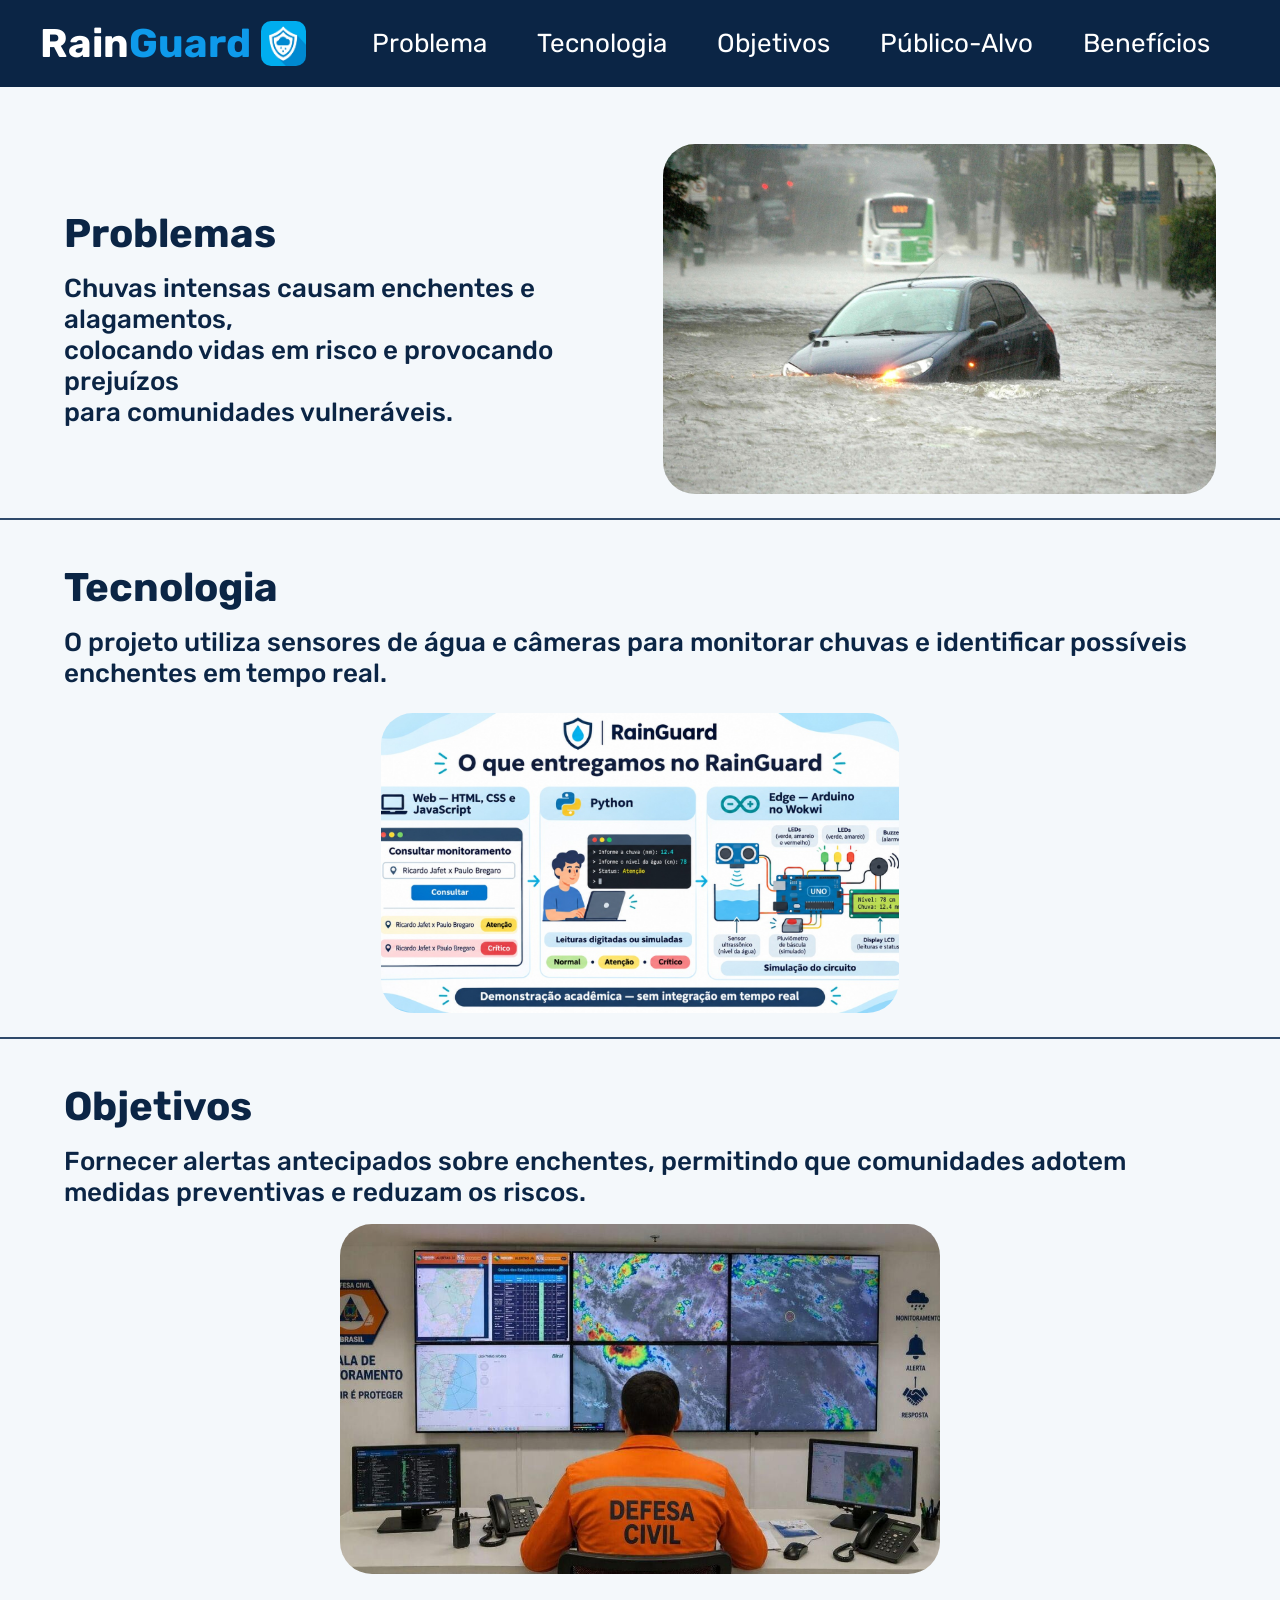
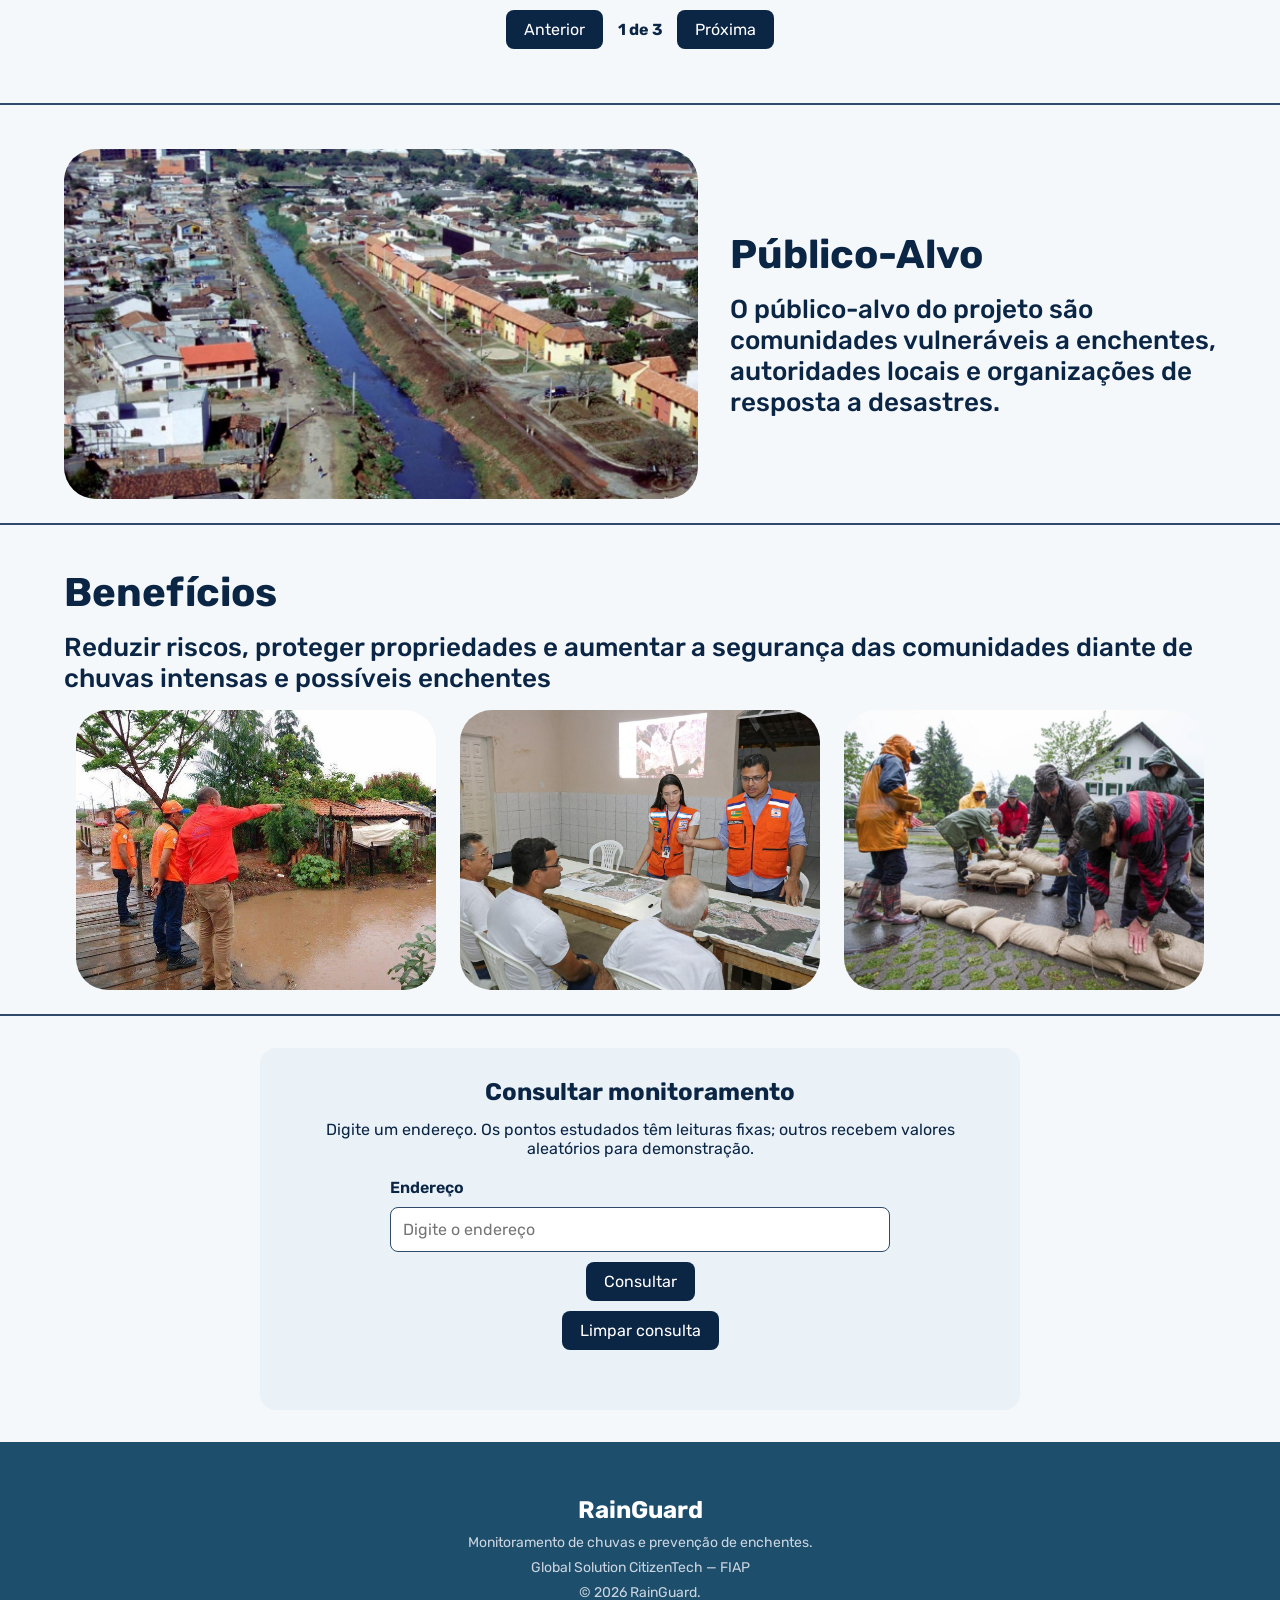
==== commit 549ddb6c: "Merge feature/web-js into main" ====
--- a/gs front end/index/index.html
+++ b/gs front end/index/index.html
@@ -43,8 +43,8 @@
         <h2>Tecnologia</h2>
         <p>O projeto utiliza sensores de água e câmeras para monitorar chuvas e identificar possíveis enchentes em tempo real.</p>
     </div>
-    <img src="../images/arduino.jpeg" alt="Sensor de chuva conectado a um circuito eletrônico Arduino">
-    <img src="../images/fotopainel.jpeg" alt="Sistema de monitoramento utilizado para acompanhar as condições da chuva e identificar possíveis riscos.">
+   
+    <img src="../images/rainguard.jpeg" alt="Sistema de monitoramento utilizado para acompanhar as condições da chuva e identificar possíveis riscos.">
  </section>
 
 <section id="Objetivos" class="Objetivos">
@@ -99,15 +99,16 @@
             type="text"
             id="endereco-consulta"
             name="endereco"
+            aria-describedby="mensagem-formulario"
             placeholder="Digite o endereço"
         >
 
         <button type="submit">Consultar</button>
         <button type="button" id="limpar-consulta">Limpar consulta</button>
-        <p id="mensagem-formulario"></p>
+        <p id="mensagem-formulario" aria-live="polite"></p>
     </form>
 
-    <div id="resultado-consulta" hidden>
+    <div id="resultado-consulta" aria-live="polite" hidden>
         <h3 id="endereco-resultado"></h3>
         <p>Chuva: <span id="chuva-consulta">--</span> mm/h</p>
         <p>Nível da água: <span id="nivel-consulta">--</span> cm</p>
--- a/gs front end/css/style.css
+++ b/gs front end/css/style.css
@@ -17,6 +17,7 @@
     justify-content: space-between;
     align-items: center;
     padding: 0 40px;
+    box-sizing: border-box;
     background-color: var(--cor-cabecalho);
     position: fixed;
     top: 0;
@@ -44,12 +45,10 @@
 
 .links {
     display: flex;
-    justify-content: right;
-    align-items: center;
-    gap: 20px;
-    padding: 30px;
+    justify-content: center;
+    align-items: center;
     gap: 30px;
-   
+    padding: 20px;
 }
 
 
@@ -59,7 +58,7 @@
     text-align: center;
     font-size: var(--texto);
     font-family: var(--fonte-texto);
-    padding-right: 30px;
+    padding: 8px 10px;
 }
 
 .links a:hover {
@@ -67,7 +66,6 @@
     transition: 0.3s;
     background-color: #1b8cce;
     border-radius: 10px;
-    padding: 8px 14px;
 }
 
 body {
@@ -76,137 +74,49 @@
     padding-top: 100px;
 }
 
-.Problemas h2 {
-    font-size: var(--titulo);
-    font-family: var(--fonte-texto);
-    padding: 30px;
-    margin:30px;
-    color: var(--cor-texto);
-}
-
-.Problemas p {
-    font-size: var(--texto);
-    font-family: var(--fonte-texto);
-    font-weight: 500;
-    padding: 30px;
-    margin:30px;
-    color: var(--cor-texto);
-}
-
-.Problemas img {
-    height: var(--altura-img);
-    width: var(--largura-img);
-    margin-left: 70px;
-    padding:30px;
-    border-radius:100px;
-}
-
-.Problemas {
-    display: flex;
-    padding: 20px;
-    margin: 20px;
+.Problemas,
+.Tecnologia,
+.Objetivos,
+.Publico-alvo,
+.Beneficios {
+    width: 100%;
+    max-width: 1400px;
+    box-sizing: border-box;
+    margin: 20px auto;
+    padding: 24px 5%;
     border-bottom: 2px solid #2F4A6B;
     scroll-margin-top: 100px;
-
-}
-
-.Tecnologia h2 {
+}
+
+.Problemas,
+.Tecnologia {
+    display: flex;
+    align-items: center;
+    gap: 24px;
+}
+
+.Problemas > div {
+    flex: 1;
+    min-width: 0;
+}
+
+.Problemas h2,
+.Tecnologia h2,
+.Objetivos h2,
+.Publico-alvo h2,
+.Beneficios h2 {
     font-size: var(--titulo);
     font-family: var(--fonte-texto);
-    padding: 30px;
-    margin:30px;
+    padding: 0;
+    margin: 0 0 16px;
     color: var(--cor-texto);
 }
 
-.Tecnologia p {
-    font-size: var(--texto);
-    font-family: var(--fonte-texto);
-    font-weight: 500;
-    padding: 30px;
-    margin:30px;
-    color: var(--cor-texto);
-}
-
-.Tecnologia img {
-    height: 600px;
-    width: 1200px;
-    margin-left: auto;
-    padding: 30px;
-    border-radius: 100px;
-    object-fit: cover;
-    object-position: center;
-}
-.Tecnologia {
-    display: flex;
-    padding: 20px;
-    margin: 20px;
-    border-bottom: 2px solid #2F4A6B;
-    scroll-margin-top: 100px;
-}
-
-.Objetivos h2 {
-    font-size: var(--titulo);
-    font-family: var(--fonte-texto);
-    padding: 30px;
-    margin:30px;
-    color: var(--cor-texto);
-}  
-
-.Objetivos p {
-    font-size: var(--texto);
-    font-family: var(--fonte-texto);
-    font-weight: 500;
-    padding: 30px;
-    margin:30px;
-    color: var(--cor-texto);
-}
-
-.Objetivos img {
-    height: 400px;
-    width: 600px;
-    border-radius:100px;
-}
-
-.Objetivos {
-    display: flex;
-    flex-direction: column;
-    padding: 20px;
-    margin: 20px;
-    border-bottom: 2px solid #2F4A6B;
-    scroll-margin-top: 100px;
-    justify-content: center;
-}
-
-.Objetivos-imagens {
-    display: flex;
-    justify-content: center;
-    gap: 40px;
-    padding-left: 20px;
-}
-
-.Publico-alvo {
-    display: flex;
-    flex-direction: row;
-    justify-content: center;
-    align-items: center;
-    gap: 40px;
-    padding: 20px;
-    margin: 20px;
-    border-bottom: 2px solid #2F4A6B;
-    scroll-margin-top: 100px;
-}
-
-.Publico-alvo h2 {
-    font-size: var(--titulo);
-    font-family: var(--fonte-texto);
-    padding: 0;
-    margin: 0 0 15px 0;
-    color: var(--cor-texto);
-    position: relative;
-    top: -50px;
-}
-
-.Publico-alvo p {
+.Problemas p,
+.Tecnologia p,
+.Objetivos p,
+.Publico-alvo p,
+.Beneficios p {
     font-size: var(--texto);
     font-family: var(--fonte-texto);
     font-weight: 500;
@@ -215,52 +125,110 @@
     color: var(--cor-texto);
 }
 
-.Publico-alvo img {
-    height: var(--altura-img-media);
-    width: 1000px;
-    border-radius:100px;
-    padding-left: 0px;
-}
-
-.Beneficios {
-    display: flex;
-    flex-direction: column;
-    align-items: center;
-    padding: 20px;
-    margin: 20px;
-    border-bottom: 2px solid #2F4A6B;
-    scroll-margin-top: 100px;
-}
-
-.Beneficios h2 {
-    font-size: var(--titulo);
-    font-family: var(--fonte-texto);
-    padding: 30px;
-    margin: 30px;
-    color: var(--cor-texto);
-}
-
-.Beneficios p {
-    font-size: var(--texto);
-    font-family: var(--fonte-texto);
-    font-weight: 500;
-    padding: 30px;
-    margin: 30px;
-    color: var(--cor-texto);
-}
-
-.Beneficios img {
-    height: var(--altura-img-media);
-    width: 550px;
-    border-radius: 100px;
+.Problemas img {
+    width: 48%;
+    max-width: 600px;
+    height: 350px;
+    margin: 0;
+    padding: 0;
+    border-radius: 32px;
+    object-fit: cover;
+}
+
+.Tecnologia {
+    flex-wrap: wrap;
+    justify-content: center;
+}
+
+.Tecnologia > div {
+    width: 100%;
+}
+
+.Tecnologia img {
+    width: 45%;
+    max-width: 560px;
+    height: 300px;
+    margin: 0;
+    padding: 0;
+    border-radius: 32px;
     object-fit: cover;
     object-position: center;
 }
 
+.Objetivos {
+    display: flex;
+    flex-direction: column;
+    justify-content: center;
+    gap: 16px;
+}
+
+.Objetivos-imagens {
+    display: flex;
+    justify-content: center;
+    flex-wrap: wrap;
+    gap: 20px;
+    padding: 0;
+}
+
+.Objetivos img {
+    width: 100%;
+    max-width: 600px;
+    height: 350px;
+    border-radius: 32px;
+    object-fit: cover;
+    object-position: center;
+}
+
+.Publico-alvo {
+    display: flex;
+    align-items: center;
+    gap: 32px;
+}
+
+.Publico-alvo-imagem {
+    width: 55%;
+}
+
+.Publico-alvo-texto {
+    flex: 1;
+    min-width: 0;
+}
+
+.Publico-alvo img {
+    display: block;
+    width: 100%;
+    height: 350px;
+    border-radius: 32px;
+    object-fit: cover;
+    object-position: center;
+}
+
+.Beneficios {
+    display: flex;
+    flex-direction: column;
+    align-items: center;
+    gap: 16px;
+}
+
+.Beneficios-texto {
+    width: 100%;
+}
+
 .Beneficios-imagem {
     display: flex;
-    justify-content: center;
-    gap: 50px;
+    flex-wrap: wrap;
+    justify-content: center;
+    gap: 24px;
+    width: 100%;
+}
+
+.Beneficios img {
+    width: 100%;
+    max-width: 360px;
+    height: 280px;
+    border-radius: 32px;
+    object-fit: cover;
+    object-position: center;
 }
 
 html {
@@ -288,4 +256,191 @@
 
 span {
     color: #0e9aeb;
-}+}
+
+.controles-slideshow {
+    display: flex;
+    justify-content: center;
+    align-items: center;
+    gap: 12px;
+    margin: 20px auto 30px;
+}
+
+.controles-slideshow button {
+    background-color: var(--cor-cabecalho);
+    color: #FFFFFF;
+    border: 0;
+    border-radius: 8px;
+    padding: 10px 18px;
+    font-family: var(--fonte-texto);
+    font-size: 16px;
+    cursor: pointer;
+}
+
+.controles-slideshow button:hover {
+    background-color: #1b8cce;
+}
+
+#contador-imagem {
+    color: var(--cor-texto);
+    font-family: var(--fonte-texto);
+    font-weight: bold;
+    min-width: 50px;
+    text-align: center;
+}
+
+.Relato {
+    display: flex;
+    flex-direction: column;
+    align-items: center;
+    gap: 14px;
+    max-width: 700px;
+    margin: 32px auto;
+    padding: 30px;
+    background-color: #EAF2F8;
+    border-radius: 16px;
+    color: var(--cor-texto);
+    font-family: var(--fonte-texto);
+}
+
+.Relato h2,
+.Relato p {
+    margin: 0;
+    text-align: center;
+}
+
+.Relato form {
+    display: flex;
+    flex-direction: column;
+    gap: 10px;
+    width: 100%;
+    max-width: 500px;
+}
+
+.Relato label {
+    margin-top: 6px;
+    font-weight: 600;
+}
+
+.Relato input,
+.Relato textarea {
+    width: 100%;
+    box-sizing: border-box;
+    padding: 12px;
+    border: 1px solid #2F4A6B;
+    border-radius: 8px;
+    font-family: var(--fonte-texto);
+    font-size: 16px;
+}
+
+.Relato textarea {
+    resize: vertical;
+}
+
+.Relato button {
+    align-self: center;
+    background-color: var(--cor-cabecalho);
+    color: #FFFFFF;
+    border: 0;
+    border-radius: 8px;
+    padding: 10px 18px;
+    font-family: var(--fonte-texto);
+    font-size: 16px;
+    cursor: pointer;
+}
+
+.Relato button:hover {
+    background-color: #1b8cce;
+}
+
+#mensagem-formulario {
+    min-height: 20px;
+    font-weight: bold;
+}
+
+@media (max-width: 1024px) {
+    body {
+        margin: 0;
+        padding-top: 0;
+    }
+
+    header {
+        position: static;
+        width: auto;
+        flex-direction: column;
+        gap: 12px;
+        padding: 16px;
+    }
+
+    .links {
+        flex-wrap: wrap;
+        justify-content: center;
+        gap: 10px;
+        padding: 10px;
+    }
+
+    .links a {
+        font-size: 16px;
+    }
+
+    .Problemas,
+    .Tecnologia,
+    .Publico-alvo {
+        flex-direction: column;
+        align-items: center;
+    }
+
+    .Problemas,
+    .Tecnologia,
+    .Objetivos,
+    .Publico-alvo,
+    .Beneficios {
+        width: 100%;
+        margin: 16px auto;
+        padding: 20px 16px;
+        scroll-margin-top: 20px;
+    }
+
+    .Problemas > div,
+    .Tecnologia > div,
+    .Publico-alvo-imagem,
+    .Publico-alvo-texto,
+    .Beneficios-texto {
+        width: 100%;
+    }
+
+    .Publico-alvo {
+        flex-direction: column-reverse;
+    }
+
+    .Problemas img,
+    .Tecnologia img,
+    .Objetivos img,
+    .Publico-alvo img,
+    .Beneficios img {
+        width: 100%;
+        max-width: 600px;
+        height: auto;
+        margin: 0;
+        padding: 0;
+    }
+
+    .Objetivos-imagens,
+    .Beneficios-imagem {
+        flex-wrap: wrap;
+        gap: 20px;
+        padding: 0;
+    }
+
+    .Relato {
+        width: 100%;
+        max-width: 100%;
+        box-sizing: border-box;
+        margin: 20px auto;
+        padding: 24px;
+    }
+
+    .Relato form {
+        width: 100%;
+    }
+}
